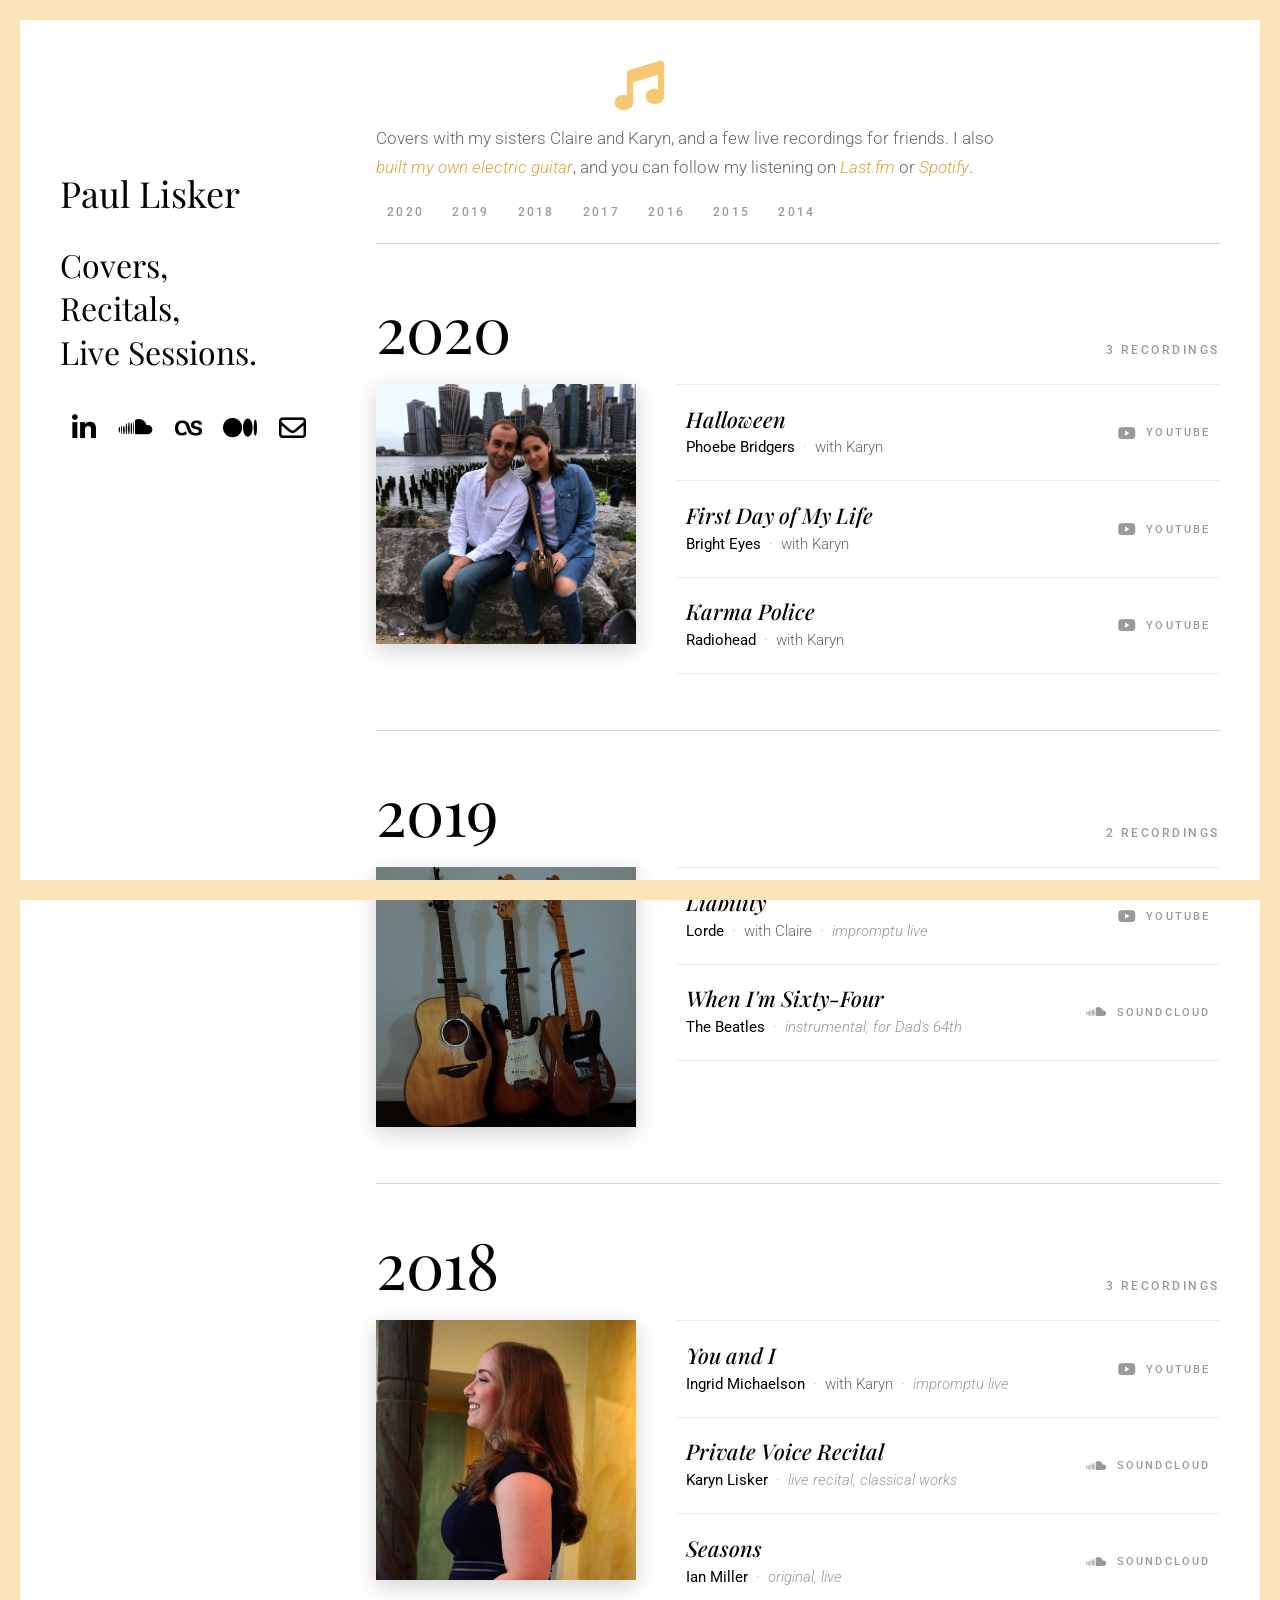
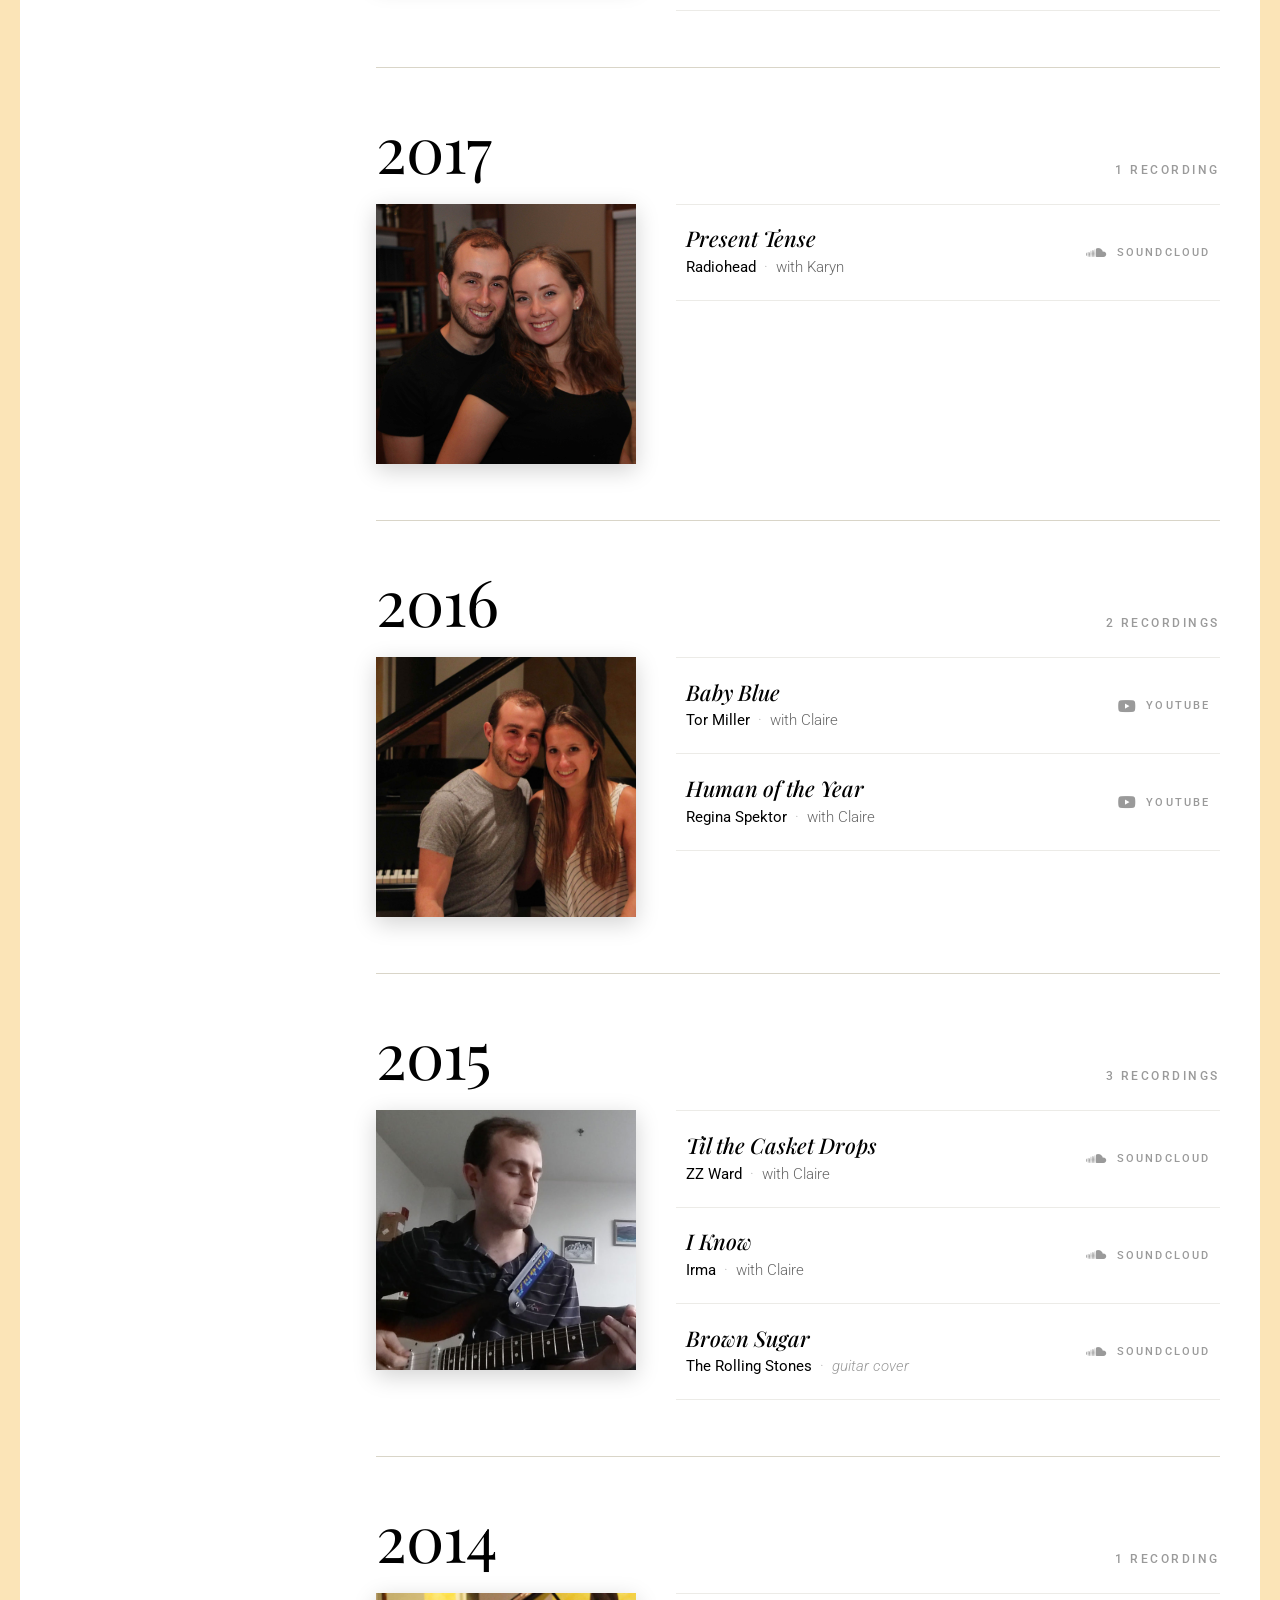
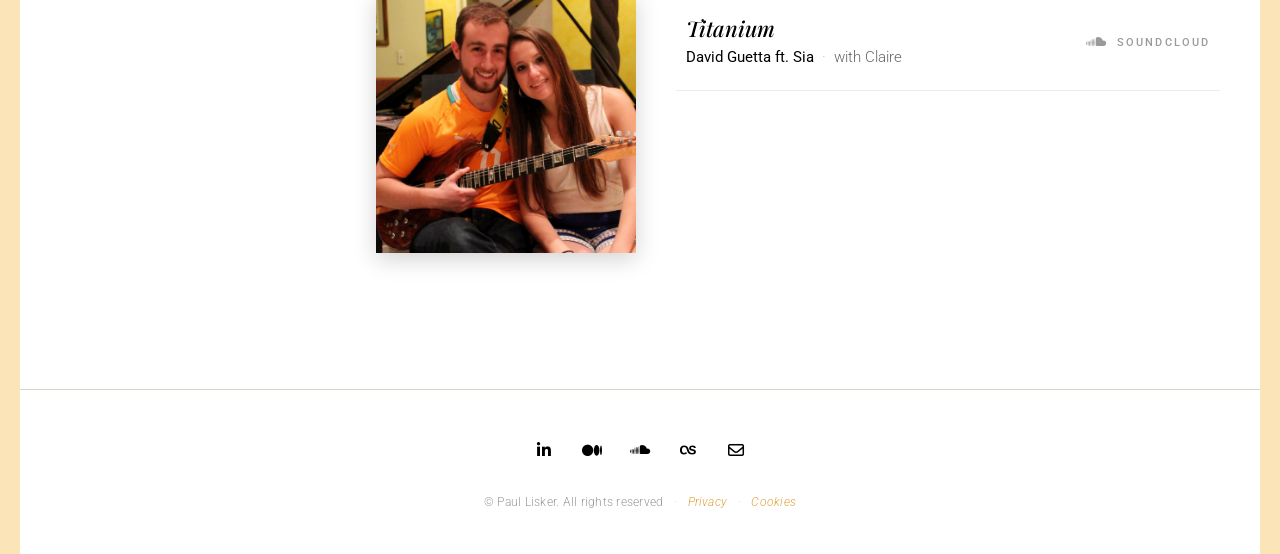
==== index.html @ 37df4aee "polish sidebar, glyph, socials, and photo treatment to match photos.lisker.me" ====
<!DOCTYPE html>
<html lang="en">

<head>
    <!-- Google tag (gtag.js) -->
    <script async src="https://www.googletagmanager.com/gtag/js?id=G-JERQFZR6JP"></script>
    <script>
        window.dataLayer = window.dataLayer || [];
        function gtag() { dataLayer.push(arguments); }
        gtag('js', new Date());

        gtag('config', 'G-JERQFZR6JP');
    </script>
    <title>Paul Lisker | Music</title>
    <meta charset="utf-8" />
    <meta name="viewport" content="width=device-width, initial-scale=1" />
    <meta name="description"
        content="Some of the music I've recorded over the years, from covers with siblings to performances by friends and family" />
    <meta name="keywords" content="music, recording, guitar, piano, covers" />
    <meta name="author" content="Paul Lisker" />
    <link rel="canonical" href="https://music.lisker.me/" />
    <!-- Open Graph -->
    <meta property="og:type" content="website" />
    <meta property="og:url" content="https://music.lisker.me/" />
    <meta property="og:title" content="Paul Lisker | Music" />
    <meta property="og:description"
        content="Some of the music I've recorded over the years, from covers with siblings to performances by friends and family" />
    <meta property="og:image" content="https://music.lisker.me/images/music/liability.jpg" />
    <!-- Twitter Card -->
    <meta name="twitter:card" content="summary_large_image" />
    <meta name="twitter:title" content="Paul Lisker | Music" />
    <meta name="twitter:description"
        content="Some of the music I've recorded over the years, from covers with siblings to performances by friends and family" />
    <meta name="twitter:image" content="https://music.lisker.me/images/music/liability.jpg" />
    <!-- Fonts and icons -->
    <link rel="preconnect" href="https://fonts.googleapis.com" />
    <link rel="preconnect" href="https://fonts.gstatic.com" crossorigin />
    <link rel="stylesheet"
        href="https://fonts.googleapis.com/css2?family=Playfair+Display:ital,wght@0,400;0,500;0,600;1,400;1,500&family=Roboto:wght@300;400;500;700&display=swap" />
    <link rel="stylesheet" href="https://cdnjs.cloudflare.com/ajax/libs/font-awesome/6.5.1/css/all.min.css"
        referrerpolicy="no-referrer" />
    <link rel="stylesheet" href="assets/css/main.css" />
    <!-- Favicons -->
    <link rel="apple-touch-icon" sizes="180x180" href="/favicons/apple-touch-icon.png">
    <link rel="icon" type="image/png" sizes="32x32" href="/favicons/favicon-32x32.png">
    <link rel="icon" type="image/png" sizes="16x16" href="/favicons/favicon-16x16.png">
    <link rel="manifest" href="/favicons/site.webmanifest">
    <link rel="mask-icon" href="/favicons/safari-pinned-tab.svg" color="#5bbad5">
    <link rel="shortcut icon" href="/favicons/favicon.ico">
    <meta name="msapplication-TileColor" content="#da532c">
    <meta name="msapplication-config" content="/favicons/browserconfig.xml">
    <meta name="theme-color" content="#ffffff">
</head>

<body>
    <header class="glyph">
        <a href="https://lisker.me" aria-label="Home — Paul Lisker">
            <i class="fa-solid fa-music" aria-hidden="true"></i>
            <i class="fa-solid fa-house" aria-hidden="true"></i>
        </a>
    </header>

    <div class="shell">
        <aside class="sidebar">
            <h1 class="name">Paul Lisker</h1>
            <p class="tagline">
                Covers,<br />
                Recitals,<br />
                Live Sessions.
            </p>
            <ul class="socials" aria-label="Social links">
                <li><a href="https://www.linkedin.com/in/paullisker/" target="_blank" rel="noopener noreferrer"
                        aria-label="LinkedIn"><i class="fa-brands fa-linkedin-in" aria-hidden="true"></i></a></li>
                <li><a href="https://soundcloud.com/paul-lisker" target="_blank" rel="noopener noreferrer"
                        aria-label="SoundCloud"><i class="fa-brands fa-soundcloud" aria-hidden="true"></i></a></li>
                <li><a href="https://www.last.fm/user/paullisker" target="_blank" rel="noopener noreferrer"
                        aria-label="Last.fm"><i class="fa-brands fa-lastfm" aria-hidden="true"></i></a></li>
                <li><a href="https://medium.com/@paullisker" target="_blank" rel="noopener noreferrer"
                        aria-label="Medium"><i class="fa-brands fa-medium" aria-hidden="true"></i></a></li>
                <li><a href="mailto:music@lisker.me" aria-label="Email"><i class="fa-regular fa-envelope"
                            aria-hidden="true"></i></a></li>
            </ul>
        </aside>

        <main class="content">
            <p class="intro">
                Covers with my sisters Claire and Karyn, and a few live recordings for friends. I also
                <a href="https://medium.com/@paullisker/building-an-electric-guitar-3c85616dc85b" target="_blank"
                    rel="noopener noreferrer">built my own electric guitar</a>, and you can follow my listening on
                <a href="https://www.last.fm/user/paullisker" target="_blank" rel="noopener noreferrer">Last.fm</a>
                or
                <a href="https://open.spotify.com/user/paul.lisker" target="_blank"
                    rel="noopener noreferrer">Spotify</a>.
            </p>

            <nav class="year-nav" aria-label="Jump to year">
                <a href="#y2020">2020</a>
                <a href="#y2019">2019</a>
                <a href="#y2018">2018</a>
                <a href="#y2017">2017</a>
                <a href="#y2016">2016</a>
                <a href="#y2015">2015</a>
                <a href="#y2014">2014</a>
            </nav>

            <section class="year-group" id="y2020">
                <header class="year-head">
                    <h2>2020</h2>
                    <span class="year-count">3 recordings</span>
                </header>
                <div class="year-body">
                    <div class="year-photo">
                        <img src="images/music/liability.jpg" alt="" loading="lazy" />
                    </div>
                    <ol class="year-tracks">
                        <li><a href="https://www.youtube.com/watch?v=fKFrbJlGxUE" target="_blank"
                                rel="noopener noreferrer">
                                <span class="track-title">Halloween</span>
                                <span class="track-meta"><span class="artist">Phoebe Bridgers</span><span
                                        class="dot">·</span>with Karyn</span>
                                <span class="track-platform"><i class="fa-brands fa-youtube"
                                        aria-hidden="true"></i>YouTube</span>
                            </a></li>
                        <li><a href="https://www.youtube.com/watch?v=-castPnfj8A" target="_blank"
                                rel="noopener noreferrer">
                                <span class="track-title">First Day of My Life</span>
                                <span class="track-meta"><span class="artist">Bright Eyes</span><span
                                        class="dot">·</span>with Karyn</span>
                                <span class="track-platform"><i class="fa-brands fa-youtube"
                                        aria-hidden="true"></i>YouTube</span>
                            </a></li>
                        <li><a href="https://www.youtube.com/watch?v=FrLb7k3yHFI" target="_blank"
                                rel="noopener noreferrer">
                                <span class="track-title">Karma Police</span>
                                <span class="track-meta"><span class="artist">Radiohead</span><span
                                        class="dot">·</span>with Karyn</span>
                                <span class="track-platform"><i class="fa-brands fa-youtube"
                                        aria-hidden="true"></i>YouTube</span>
                            </a></li>
                    </ol>
                </div>
            </section>

            <section class="year-group" id="y2019">
                <header class="year-head">
                    <h2>2019</h2>
                    <span class="year-count">2 recordings</span>
                </header>
                <div class="year-body">
                    <div class="year-photo">
                        <img src="images/music/sixty-four.jpg" alt="" loading="lazy" />
                    </div>
                    <ol class="year-tracks">
                        <li><a href="https://www.youtube.com/watch?v=bvCJ0S2jVBk" target="_blank"
                                rel="noopener noreferrer">
                                <span class="track-title">Liability</span>
                                <span class="track-meta"><span class="artist">Lorde</span><span
                                        class="dot">·</span>with Claire<span class="dot">·</span><span
                                        class="note">impromptu live</span></span>
                                <span class="track-platform"><i class="fa-brands fa-youtube"
                                        aria-hidden="true"></i>YouTube</span>
                            </a></li>
                        <li><a href="https://soundcloud.com/paul-lisker/when-im-sixty-four-backing-track" target="_blank"
                                rel="noopener noreferrer">
                                <span class="track-title">When I'm Sixty-Four</span>
                                <span class="track-meta"><span class="artist">The Beatles</span><span
                                        class="dot">·</span><span class="note">instrumental, for Dad's 64th</span></span>
                                <span class="track-platform"><i class="fa-brands fa-soundcloud"
                                        aria-hidden="true"></i>SoundCloud</span>
                            </a></li>
                    </ol>
                </div>
            </section>

            <section class="year-group" id="y2018">
                <header class="year-head">
                    <h2>2018</h2>
                    <span class="year-count">3 recordings</span>
                </header>
                <div class="year-body">
                    <div class="year-photo">
                        <img src="images/music/karyn-voice-recital.jpg" alt="" loading="lazy" />
                    </div>
                    <ol class="year-tracks">
                        <li><a href="https://www.youtube.com/watch?v=6HbqHM8qkY4" target="_blank"
                                rel="noopener noreferrer">
                                <span class="track-title">You and I</span>
                                <span class="track-meta"><span class="artist">Ingrid Michaelson</span><span
                                        class="dot">·</span>with Karyn<span class="dot">·</span><span
                                        class="note">impromptu live</span></span>
                                <span class="track-platform"><i class="fa-brands fa-youtube"
                                        aria-hidden="true"></i>YouTube</span>
                            </a></li>
                        <li><a href="https://soundcloud.com/karyn-lisker/private-voice-recital-7-8-2018" target="_blank"
                                rel="noopener noreferrer">
                                <span class="track-title">Private Voice Recital</span>
                                <span class="track-meta"><span class="artist">Karyn Lisker</span><span
                                        class="dot">·</span><span class="note">live recital, classical works</span></span>
                                <span class="track-platform"><i class="fa-brands fa-soundcloud"
                                        aria-hidden="true"></i>SoundCloud</span>
                            </a></li>
                        <li><a href="https://soundcloud.com/musicianmiller/seasons-live?in=musicianmiller/sets/originals"
                                target="_blank" rel="noopener noreferrer">
                                <span class="track-title">Seasons</span>
                                <span class="track-meta"><span class="artist">Ian Miller</span><span
                                        class="dot">·</span><span class="note">original, live</span></span>
                                <span class="track-platform"><i class="fa-brands fa-soundcloud"
                                        aria-hidden="true"></i>SoundCloud</span>
                            </a></li>
                    </ol>
                </div>
            </section>

            <section class="year-group" id="y2017">
                <header class="year-head">
                    <h2>2017</h2>
                    <span class="year-count">1 recording</span>
                </header>
                <div class="year-body">
                    <div class="year-photo">
                        <img src="images/music/present-tense.jpg" alt="" loading="lazy" />
                    </div>
                    <ol class="year-tracks">
                        <li><a href="https://soundcloud.com/paul-lisker/present-tense?in=paul-lisker/sets/lisker-sibling-recordings"
                                target="_blank" rel="noopener noreferrer">
                                <span class="track-title">Present Tense</span>
                                <span class="track-meta"><span class="artist">Radiohead</span><span
                                        class="dot">·</span>with Karyn</span>
                                <span class="track-platform"><i class="fa-brands fa-soundcloud"
                                        aria-hidden="true"></i>SoundCloud</span>
                            </a></li>
                    </ol>
                </div>
            </section>

            <section class="year-group" id="y2016">
                <header class="year-head">
                    <h2>2016</h2>
                    <span class="year-count">2 recordings</span>
                </header>
                <div class="year-body">
                    <div class="year-photo">
                        <img src="images/music/baby-blue.jpg" alt="" loading="lazy" />
                    </div>
                    <ol class="year-tracks">
                        <li><a href="https://www.youtube.com/watch?v=M7q3tlrjzb4" target="_blank"
                                rel="noopener noreferrer">
                                <span class="track-title">Baby Blue</span>
                                <span class="track-meta"><span class="artist">Tor Miller</span><span
                                        class="dot">·</span>with Claire</span>
                                <span class="track-platform"><i class="fa-brands fa-youtube"
                                        aria-hidden="true"></i>YouTube</span>
                            </a></li>
                        <li><a href="https://www.youtube.com/watch?v=VSEL4dpaJuo" target="_blank"
                                rel="noopener noreferrer">
                                <span class="track-title">Human of the Year</span>
                                <span class="track-meta"><span class="artist">Regina Spektor</span><span
                                        class="dot">·</span>with Claire</span>
                                <span class="track-platform"><i class="fa-brands fa-youtube"
                                        aria-hidden="true"></i>YouTube</span>
                            </a></li>
                    </ol>
                </div>
            </section>

            <section class="year-group" id="y2015">
                <header class="year-head">
                    <h2>2015</h2>
                    <span class="year-count">3 recordings</span>
                </header>
                <div class="year-body">
                    <div class="year-photo">
                        <img src="images/music/brown-sugar.jpg" alt="" loading="lazy" />
                    </div>
                    <ol class="year-tracks">
                        <li><a href="https://soundcloud.com/paul-lisker/til-the-casket-drops" target="_blank"
                                rel="noopener noreferrer">
                                <span class="track-title">Til the Casket Drops</span>
                                <span class="track-meta"><span class="artist">ZZ Ward</span><span
                                        class="dot">·</span>with Claire</span>
                                <span class="track-platform"><i class="fa-brands fa-soundcloud"
                                        aria-hidden="true"></i>SoundCloud</span>
                            </a></li>
                        <li><a href="https://soundcloud.com/paul-lisker/i-know" target="_blank" rel="noopener noreferrer">
                                <span class="track-title">I Know</span>
                                <span class="track-meta"><span class="artist">Irma</span><span
                                        class="dot">·</span>with Claire</span>
                                <span class="track-platform"><i class="fa-brands fa-soundcloud"
                                        aria-hidden="true"></i>SoundCloud</span>
                            </a></li>
                        <li><a href="https://soundcloud.com/paul-lisker/brown-sugar-guitar-cover" target="_blank"
                                rel="noopener noreferrer">
                                <span class="track-title">Brown Sugar</span>
                                <span class="track-meta"><span class="artist">The Rolling Stones</span><span
                                        class="dot">·</span><span class="note">guitar cover</span></span>
                                <span class="track-platform"><i class="fa-brands fa-soundcloud"
                                        aria-hidden="true"></i>SoundCloud</span>
                            </a></li>
                    </ol>
                </div>
            </section>

            <section class="year-group" id="y2014">
                <header class="year-head">
                    <h2>2014</h2>
                    <span class="year-count">1 recording</span>
                </header>
                <div class="year-body">
                    <div class="year-photo">
                        <img src="images/music/titanium.jpg" alt="" loading="lazy" />
                    </div>
                    <ol class="year-tracks">
                        <li><a href="https://soundcloud.com/paul-lisker/titanium" target="_blank"
                                rel="noopener noreferrer">
                                <span class="track-title">Titanium</span>
                                <span class="track-meta"><span class="artist">David Guetta ft. Sia</span><span
                                        class="dot">·</span>with Claire</span>
                                <span class="track-platform"><i class="fa-brands fa-soundcloud"
                                        aria-hidden="true"></i>SoundCloud</span>
                            </a></li>
                    </ol>
                </div>
            </section>
        </main>
    </div>

    <footer class="site-footer">
        <ul class="socials" aria-label="Social links">
            <li><a href="https://www.linkedin.com/in/paullisker/" target="_blank" rel="noopener noreferrer"
                    aria-label="LinkedIn"><i class="fa-brands fa-linkedin-in" aria-hidden="true"></i></a></li>
            <li><a href="https://medium.com/@paullisker" target="_blank" rel="noopener noreferrer"
                    aria-label="Medium"><i class="fa-brands fa-medium" aria-hidden="true"></i></a></li>
            <li><a href="https://soundcloud.com/paul-lisker" target="_blank" rel="noopener noreferrer"
                    aria-label="SoundCloud"><i class="fa-brands fa-soundcloud" aria-hidden="true"></i></a></li>
            <li><a href="https://www.last.fm/user/paullisker" target="_blank" rel="noopener noreferrer"
                    aria-label="Last.fm"><i class="fa-brands fa-lastfm" aria-hidden="true"></i></a></li>
            <li><a href="mailto:music@lisker.me" aria-label="Email"><i class="fa-regular fa-envelope"
                        aria-hidden="true"></i></a></li>
        </ul>
        <p class="meta">
            &copy; Paul Lisker. All rights reserved
            <span class="sep">·</span> <a href="https://lisker.me/privacy_policy">Privacy</a>
            <span class="sep">·</span> <a href="https://lisker.me/cookie_policy">Cookies</a>
        </p>
    </footer>
</body>

</html>
---- assets/css/main.css ----
/* music.lisker.me — shared frame, mirroring photos.lisker.me */

:root {
    --bg: #ffffff;
    --bg-tint: #fdf4df;
    --bg-tile: #f4ecd9;
    --mat: #fbe4b7;
    --ink: #000000;
    --body: #676767;
    --muted: #9a9a9a;
    --hairline: #ecebe7;
    --hairline-strong: #d9d5c8;
    --accent: #f7c873;
    --accent-text: #dfa13a;
    --accent-hover: #b57917;
    --serif: "Playfair Display", Times, serif;
    --sans: "Roboto", Arial, sans-serif;
    --maxw: 1180px;
    --frame: 20px;
}

* {
    box-sizing: border-box;
}

html {
    font-size: 16px;
    -webkit-text-size-adjust: 100%;
}

body {
    margin: 0;
    background: var(--bg);
    color: var(--body);
    font-family: var(--sans);
    font-weight: 300;
    font-size: 1rem;
    line-height: 1.75;
    -webkit-font-smoothing: antialiased;
    -moz-osx-font-smoothing: grayscale;
    border-left: var(--frame) solid var(--mat);
    border-right: var(--frame) solid var(--mat);
    min-height: 100vh;
}

body::before,
body::after {
    content: "";
    position: fixed;
    left: 0;
    right: 0;
    height: var(--frame);
    background: var(--mat);
    z-index: 1000;
    pointer-events: none;
}

body::before {
    top: 0;
}

body::after {
    bottom: 0;
}

@media (max-width: 720px) {
    body {
        border-left: 0;
        border-right: 0;
    }

    body::before,
    body::after {
        display: none;
    }
}

a {
    color: inherit;
    text-decoration: none;
}

a:focus-visible {
    outline: 2px solid var(--accent-text);
    outline-offset: 3px;
    border-radius: 2px;
}

img {
    display: block;
    max-width: 100%;
    height: auto;
}

/* Top glyph — hover swaps music-note for home icon, mirroring photos.lisker.me logo */
.glyph {
    display: flex;
    justify-content: center;
    padding: 3.5rem 1rem 0.5rem;
}

.glyph a {
    position: relative;
    display: inline-flex;
    align-items: center;
    justify-content: center;
    width: 200px;
    height: 60px;
    color: var(--accent);
}

.glyph a i {
    position: absolute;
    inset: 0;
    display: inline-flex;
    align-items: center;
    justify-content: center;
    font-size: 3.1rem;
    transition: opacity 500ms ease, transform 500ms ease;
}

.glyph a .fa-house {
    opacity: 0;
    transform: translateY(3px);
    font-size: 2.6rem;
}

.glyph a:hover .fa-music {
    opacity: 0;
    transform: translateY(-3px);
}

.glyph a:hover .fa-house {
    opacity: 1;
    transform: translateY(0);
}

/* Page shell */
.shell {
    max-width: var(--maxw);
    margin: 0 auto;
    padding: 0 1.5rem 4rem;
}

@media (min-width: 900px) {
    .shell {
        max-width: 1240px;
        display: grid;
        grid-template-columns: 260px 1fr;
        gap: 3.5rem;
        padding: 0 2.5rem 5rem;
    }
}

/* Sidebar */
.sidebar {
    padding: 1.5rem 0 1rem;
}

@media (min-width: 900px) {
    .sidebar {
        padding: 3rem 0 2rem;
        position: sticky;
        top: 2.5rem;
        align-self: start;
    }
}

.sidebar .name {
    font-family: var(--serif);
    font-weight: 400;
    font-size: 2.25rem;
    color: var(--ink);
    margin: 0;
    line-height: 1.2;
}

.sidebar .tagline {
    font-family: var(--serif);
    font-size: 2rem;
    line-height: 1.35;
    color: var(--ink);
    margin: 1.75rem 0 2rem;
    font-weight: 400;
}

.sidebar .socials {
    display: flex;
    gap: 0.25rem;
    margin: 0;
    padding: 0;
    list-style: none;
    flex-wrap: wrap;
}

.sidebar .socials a {
    display: inline-flex;
    align-items: center;
    justify-content: center;
    width: 48px;
    height: 48px;
    color: var(--ink);
    font-size: 1.7rem;
    transition: color 500ms ease, transform 500ms ease;
}

.sidebar .socials a:hover {
    color: var(--accent-text);
    transform: translateY(-2px);
}

@media (max-width: 720px) {
    .sidebar .socials a {
        font-size: 1.4rem;
        width: 42px;
        height: 42px;
    }
}

/* Content column */
.content p {
    max-width: 620px;
    color: var(--body);
    margin: 0 0 1rem;
    font-size: 1.05rem;
    line-height: 1.7;
}

.content p a {
    color: var(--accent-text);
    font-style: italic;
    border-bottom: 1px solid transparent;
    transition: color 400ms ease, border-color 400ms ease;
}

.content p a:hover {
    color: var(--accent-hover);
    border-bottom-color: var(--accent-hover);
}

/* Timeline */
.intro {
    max-width: 620px;
    margin: 0 0 2rem;
}

.year-nav {
    display: flex;
    flex-wrap: wrap;
    gap: 0.25rem 0.35rem;
    margin: 0 0 3.25rem;
    padding: 0 0 1rem;
    border-bottom: 1px solid var(--hairline-strong);
    font-family: var(--sans);
    font-size: 0.72rem;
    letter-spacing: 0.2em;
    text-transform: uppercase;
    font-weight: 500;
}

.year-nav a {
    color: var(--muted);
    padding: 0.3rem 0.7rem;
    border-radius: 2px;
    transition: color 300ms ease, background 300ms ease;
}

.year-nav a:hover {
    color: var(--accent-hover);
    background: var(--bg-tint);
}

.year-group {
    margin: 0 0 3.5rem;
    scroll-margin-top: 2rem;
}

.year-group + .year-group {
    border-top: 1px solid var(--hairline-strong);
    padding-top: 3rem;
}

.year-head {
    display: flex;
    align-items: baseline;
    justify-content: space-between;
    gap: 1rem;
    margin-bottom: 1.5rem;
    flex-wrap: wrap;
}

.year-head h2 {
    font-family: var(--serif);
    font-weight: 400;
    color: var(--ink);
    font-size: clamp(2.75rem, 7vw, 4rem);
    line-height: 1;
    letter-spacing: -0.015em;
    margin: 0;
}

.year-count {
    color: var(--muted);
    font-family: var(--sans);
    font-size: 0.72rem;
    letter-spacing: 0.22em;
    text-transform: uppercase;
    font-weight: 500;
}

.year-body {
    display: grid;
    grid-template-columns: 1fr;
    gap: 1.75rem;
}

@media (min-width: 720px) {
    .year-body {
        grid-template-columns: 260px 1fr;
        gap: 2.5rem;
        align-items: start;
    }
}

.year-photo {
    position: relative;
    aspect-ratio: 1 / 1;
    overflow: hidden;
    background: #f2f2f2;
    max-width: 100%;
    box-shadow: 0 6px 22px rgba(0, 0, 0, 0.18);
}

@media (max-width: 719px) {
    .year-photo {
        aspect-ratio: 16 / 10;
    }
}

.year-photo img {
    width: 100%;
    height: 100%;
    object-fit: cover;
    display: block;
    transition: transform 700ms ease;
}

.year-photo::after {
    content: "";
    position: absolute;
    inset: 0;
    background: rgba(0, 0, 0, 0);
    transition: background 500ms ease;
    pointer-events: none;
}

.year-group:hover .year-photo img {
    transform: scale(1.05);
}

.year-group:hover .year-photo::after {
    background: rgba(0, 0, 0, 0.28);
}

/* Tracks */
.year-tracks {
    list-style: none;
    margin: 0;
    padding: 0;
    border-top: 1px solid var(--hairline);
}

.year-tracks li {
    border-bottom: 1px solid var(--hairline);
}

.year-tracks a {
    display: grid;
    grid-template-columns: 1fr auto;
    grid-template-areas:
        "title    platform"
        "meta     platform";
    column-gap: 1.25rem;
    row-gap: 0.25rem;
    padding: 1.15rem 0.4rem;
    min-height: 70px;
    align-items: center;
    transition: background 300ms ease, padding-left 300ms ease;
}

@media (min-width: 560px) {
    .year-tracks a {
        column-gap: 1.75rem;
        padding: 1.35rem 0.6rem;
    }
}

.year-tracks a:hover {
    background: var(--bg-tint);
    padding-left: 1rem;
}

.track-title {
    grid-area: title;
    font-family: var(--serif);
    font-style: italic;
    font-weight: 500;
    font-size: 1.35rem;
    color: var(--ink);
    line-height: 1.2;
    align-self: end;
}

.track-meta {
    grid-area: meta;
    color: var(--body);
    font-size: 0.93rem;
    line-height: 1.5;
    align-self: start;
}

.track-meta .artist {
    color: var(--ink);
    font-weight: 400;
}

.track-meta .dot {
    color: var(--muted);
    margin: 0 0.5rem;
    opacity: 0.75;
}

.track-meta .note {
    color: var(--muted);
    font-style: italic;
}

.track-platform {
    grid-area: platform;
    align-self: center;
    font-family: var(--sans);
    font-size: 0.68rem;
    letter-spacing: 0.2em;
    text-transform: uppercase;
    color: var(--muted);
    display: inline-flex;
    align-items: center;
    gap: 0.5rem;
    white-space: nowrap;
    font-weight: 500;
    transition: color 300ms ease;
}

.track-platform i {
    font-size: 1rem;
}

.year-tracks a:hover .track-platform {
    color: var(--accent-hover);
}

/* Footer */
.site-footer {
    border-top: 1px solid var(--hairline-strong);
    padding: 2.5rem 1.5rem 2.5rem;
    text-align: center;
    color: var(--muted);
    font-size: 0.85rem;
    font-family: var(--sans);
}

.site-footer .socials {
    display: flex;
    justify-content: center;
    gap: 0.5rem;
    margin: 0 0 1.25rem;
    padding: 0;
    list-style: none;
    flex-wrap: wrap;
}

.site-footer .socials a {
    display: inline-flex;
    align-items: center;
    justify-content: center;
    width: 40px;
    height: 40px;
    color: var(--ink);
    font-size: 1rem;
    transition: color 400ms ease, transform 400ms ease;
}

.site-footer .socials a:hover {
    color: var(--accent-text);
    transform: translateY(-2px);
}

.site-footer .meta {
    margin: 0.5rem 0 0;
    font-size: 0.78rem;
    line-height: 1.9;
    letter-spacing: 0.02em;
}

.site-footer .meta a {
    color: var(--accent-text);
    font-style: italic;
    transition: color 400ms ease;
}

.site-footer .meta a:hover {
    color: var(--accent-hover);
}

.site-footer .meta .sep {
    color: var(--hairline-strong);
    margin: 0 0.45rem;
}

.sr-only {
    position: absolute;
    width: 1px;
    height: 1px;
    padding: 0;
    margin: -1px;
    overflow: hidden;
    clip: rect(0, 0, 0, 0);
    white-space: nowrap;
    border: 0;
}
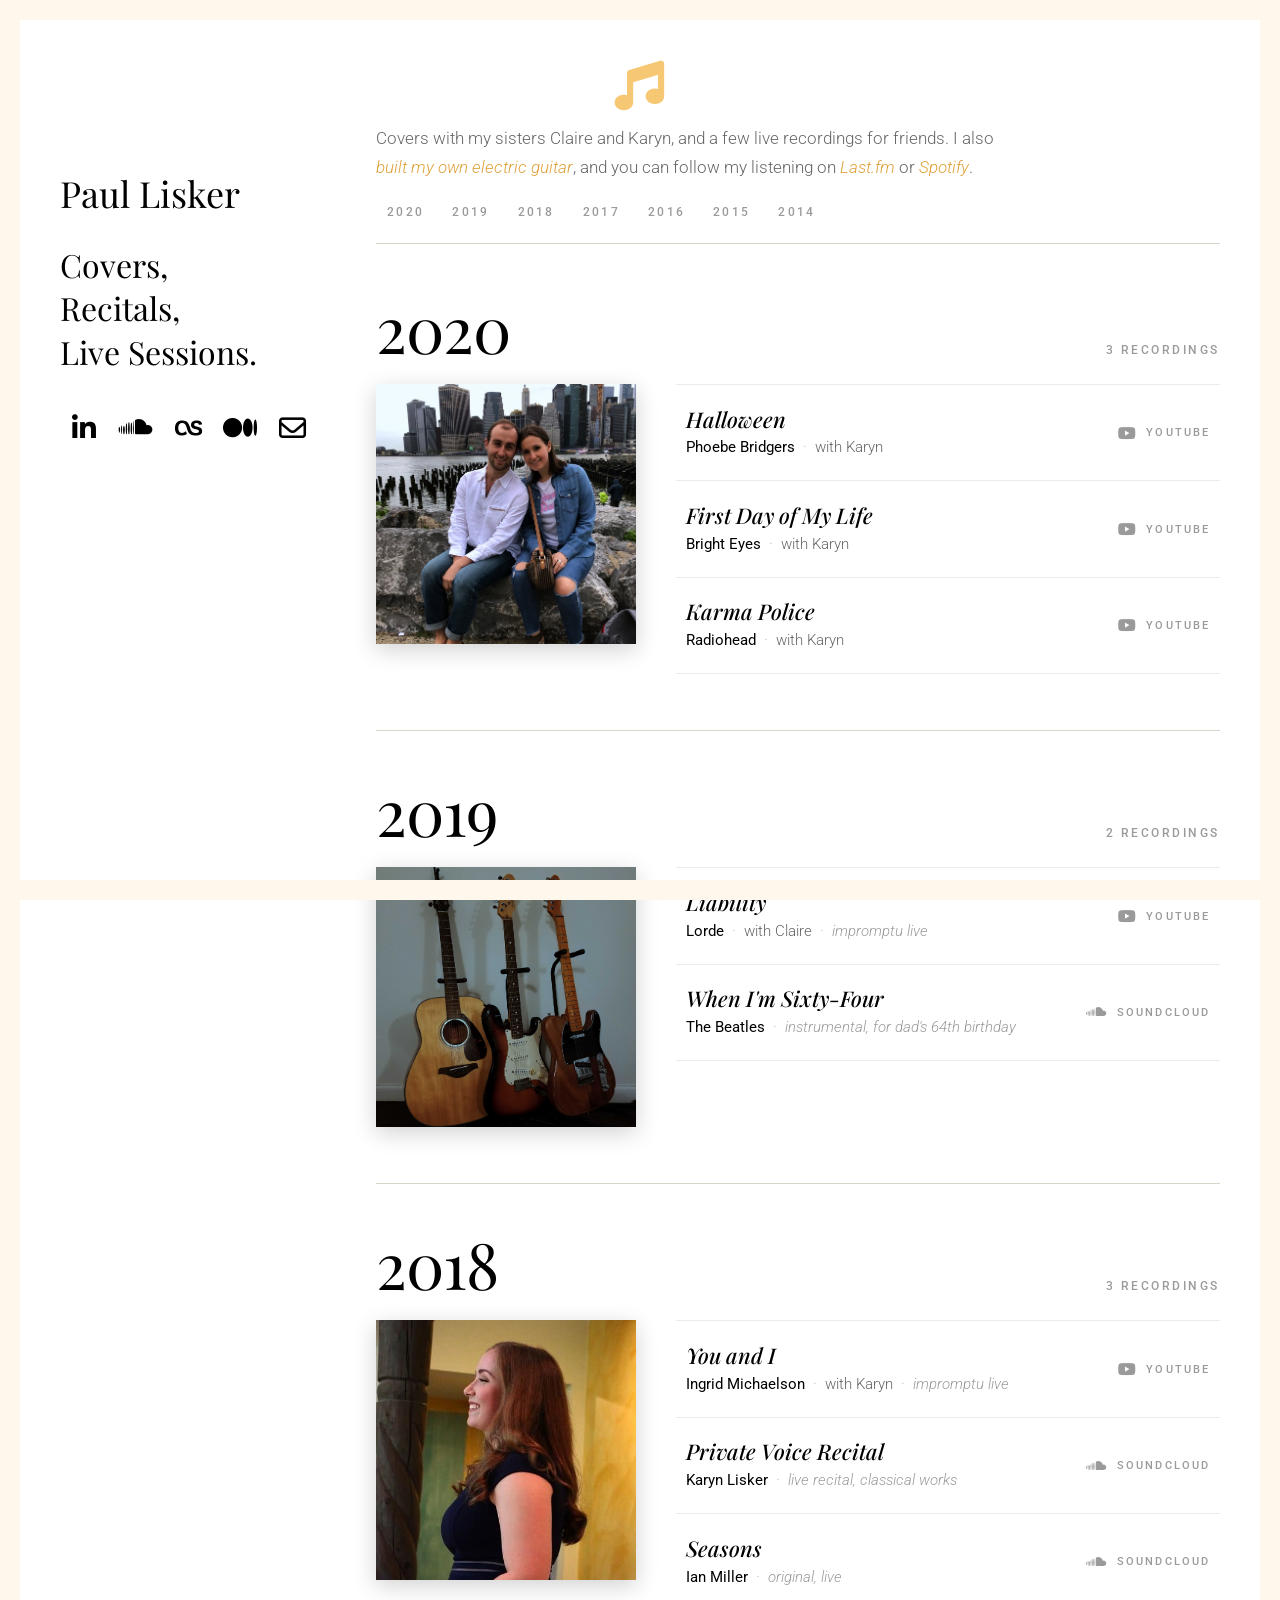
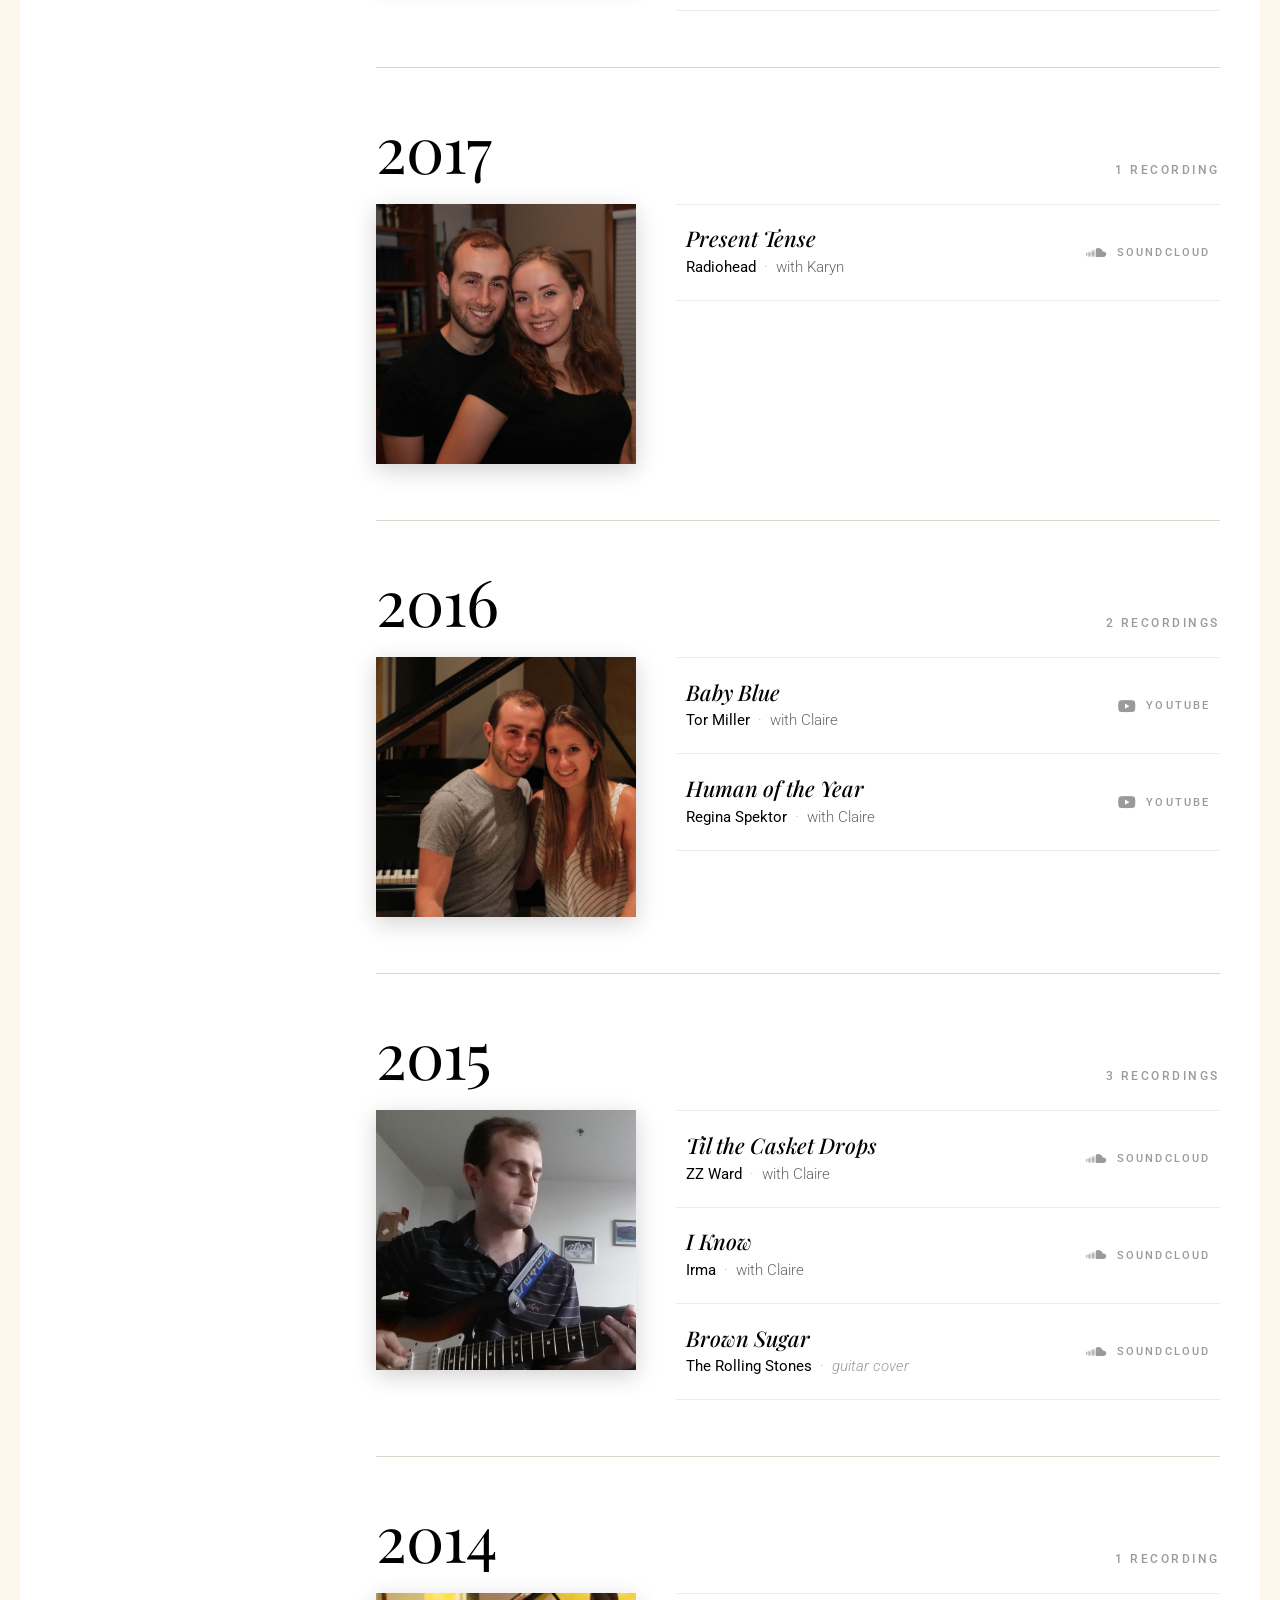
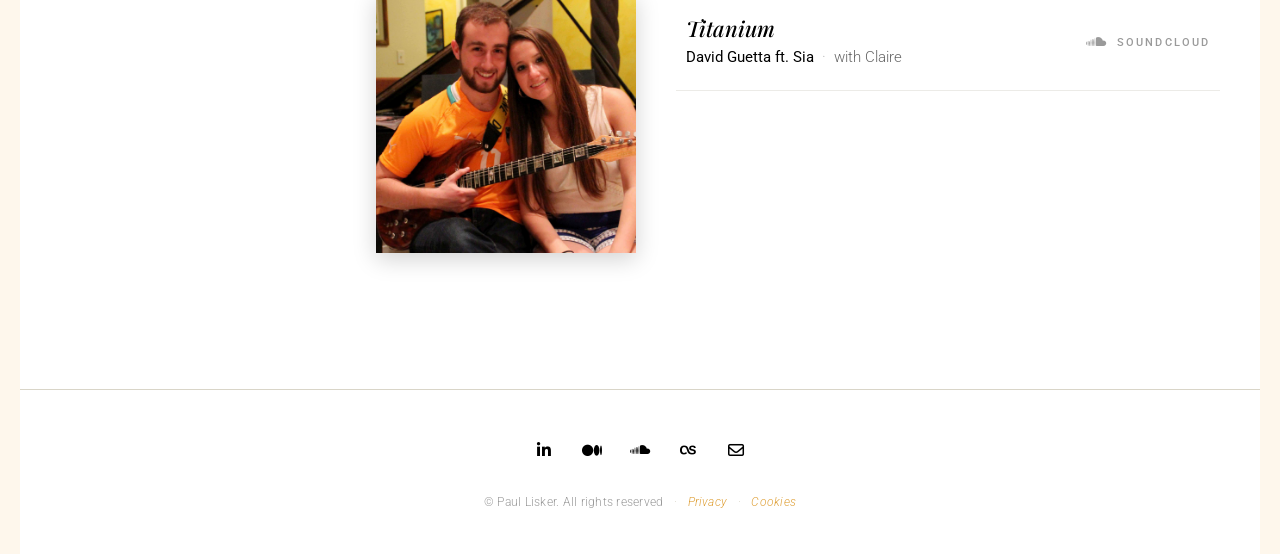
==== commit 4182ae0d: "refine copy and lighten mat frame to match photos.lisker.me" ====
--- a/index.html
+++ b/index.html
@@ -164,7 +164,7 @@
                                 rel="noopener noreferrer">
                                 <span class="track-title">When I'm Sixty-Four</span>
                                 <span class="track-meta"><span class="artist">The Beatles</span><span
-                                        class="dot">·</span><span class="note">instrumental, for Dad's 64th</span></span>
+                                        class="dot">·</span><span class="note">instrumental, for dad's 64th birthday</span></span>
                                 <span class="track-platform"><i class="fa-brands fa-soundcloud"
                                         aria-hidden="true"></i>SoundCloud</span>
                             </a></li>
--- a/assets/css/main.css
+++ b/assets/css/main.css
@@ -4,7 +4,7 @@
     --bg: #ffffff;
     --bg-tint: #fdf4df;
     --bg-tile: #f4ecd9;
-    --mat: #fbe4b7;
+    --mat: #fef7ec;
     --ink: #000000;
     --body: #676767;
     --muted: #9a9a9a;
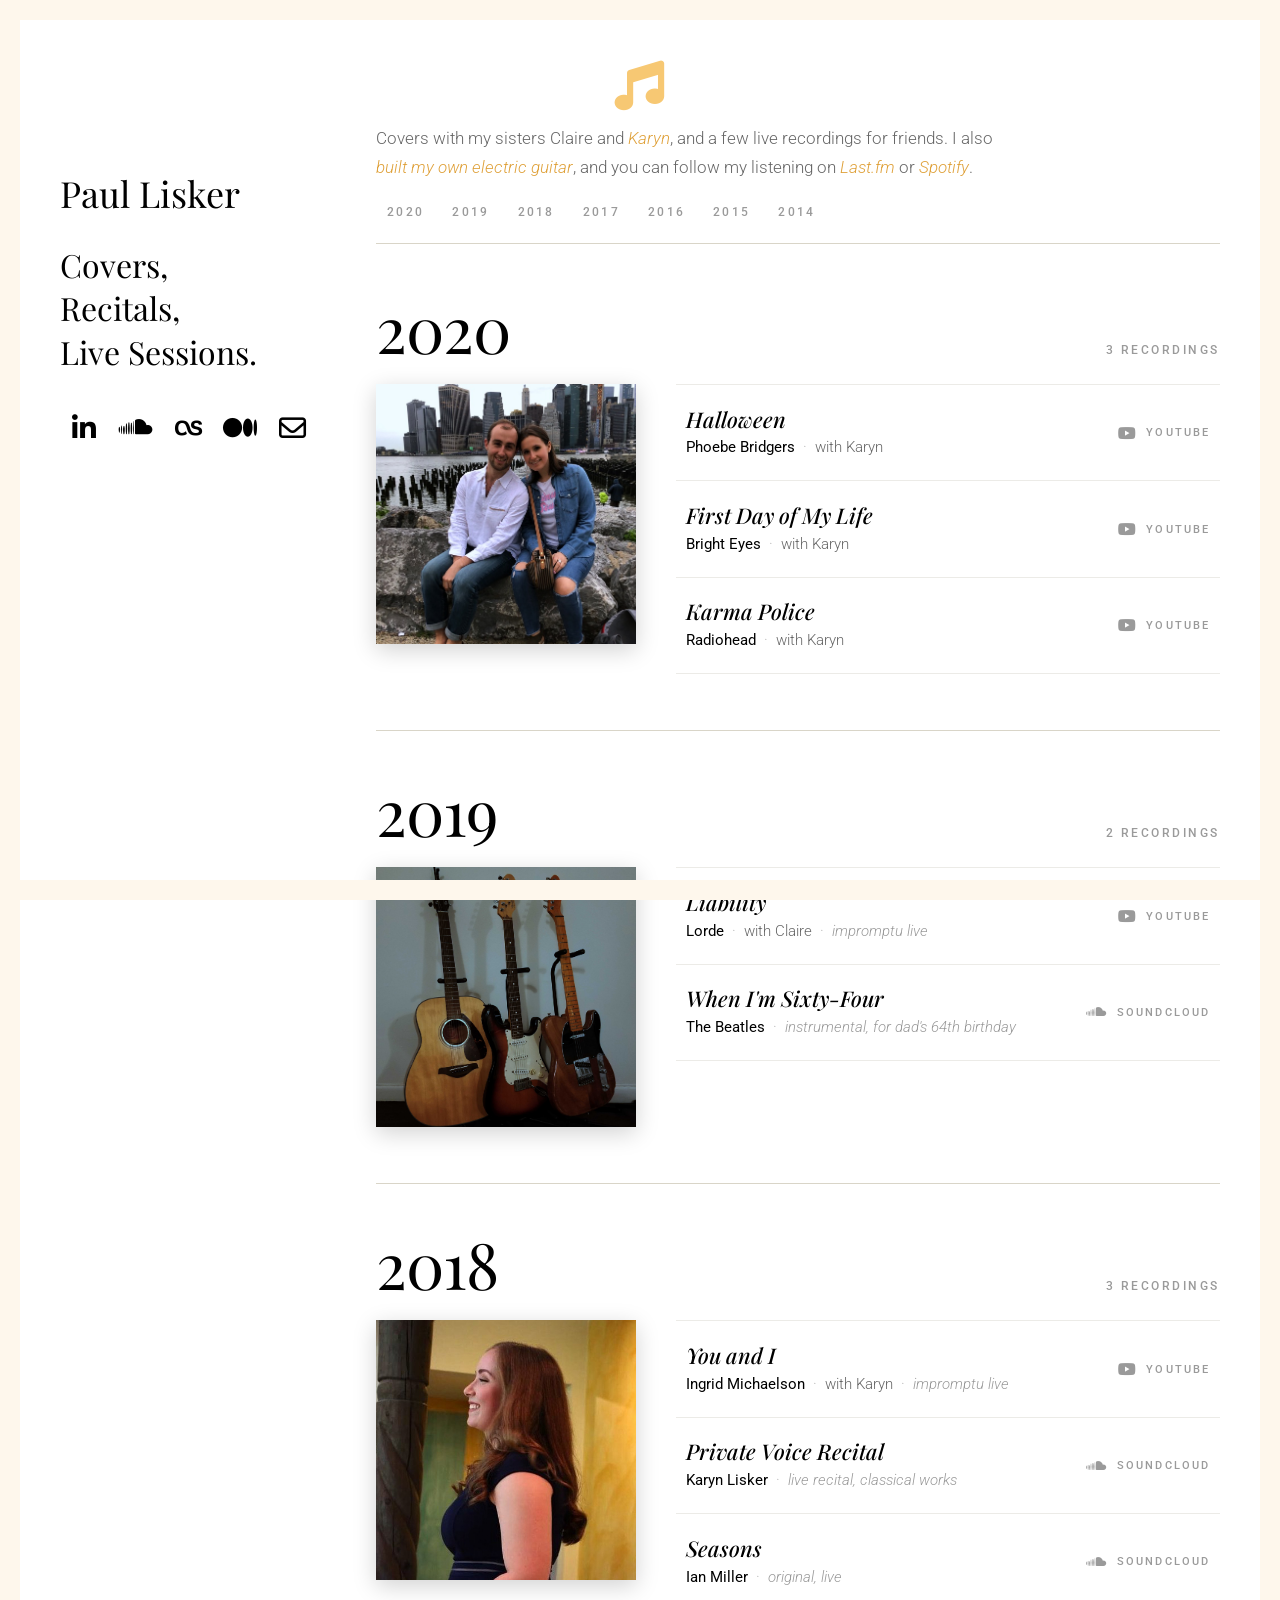
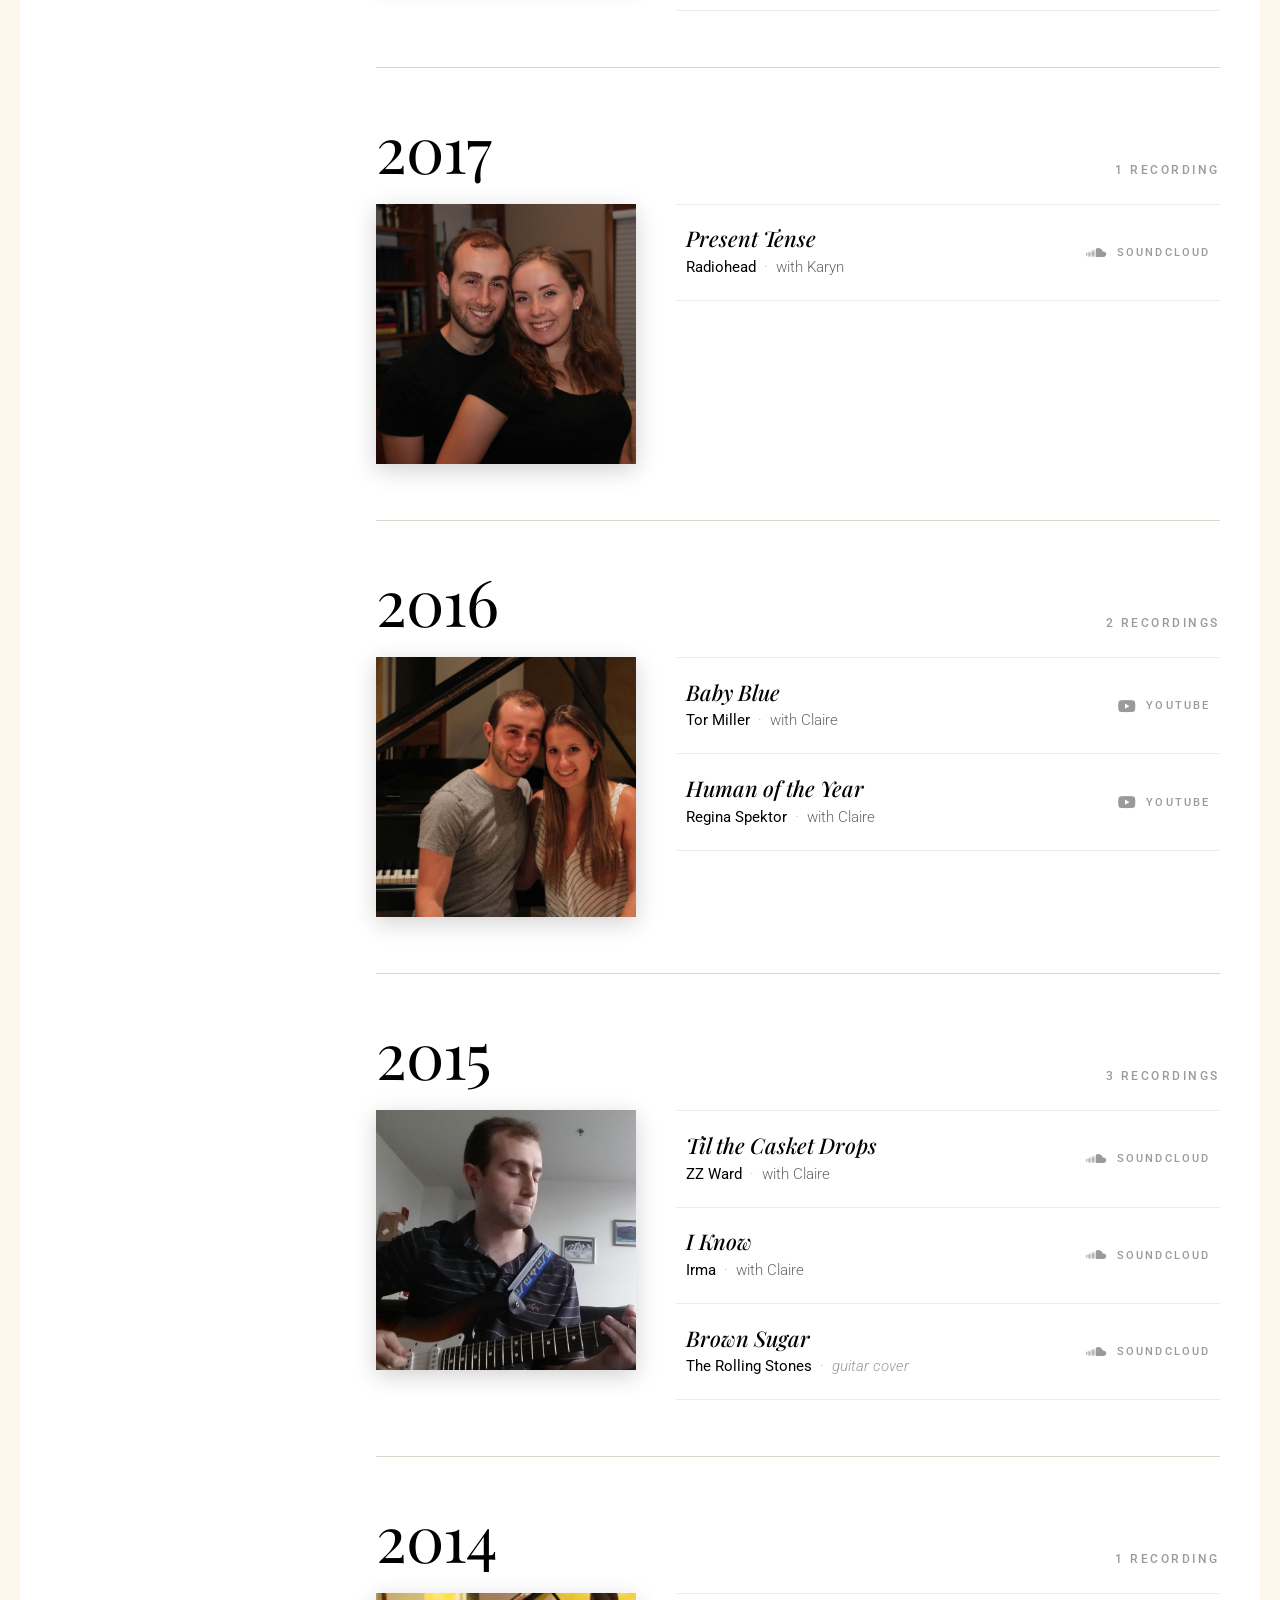
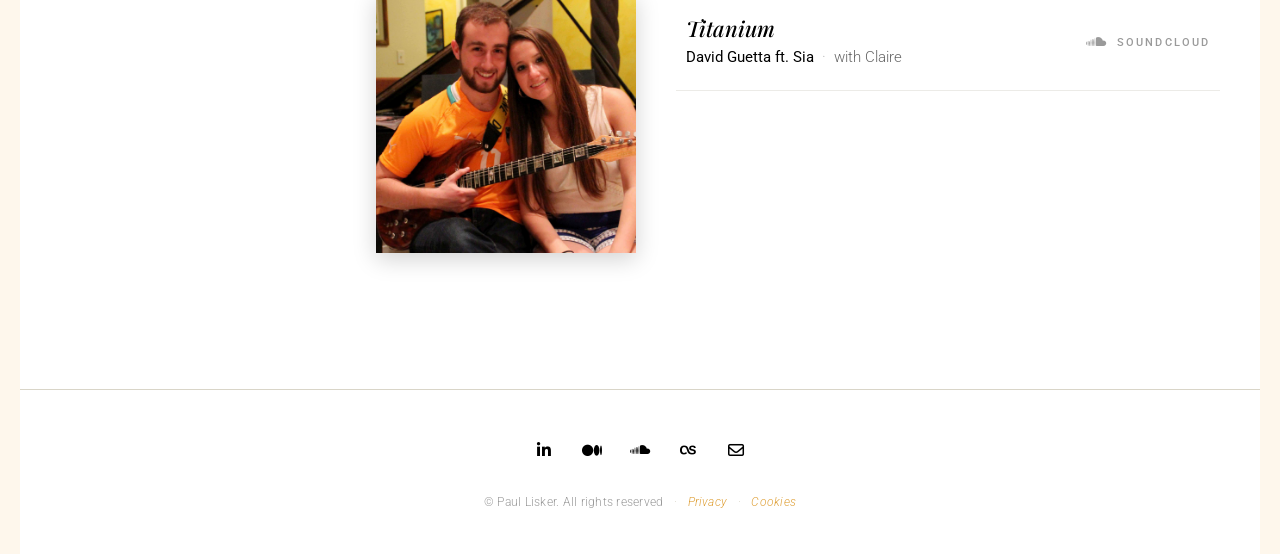
==== commit e29f2612: "link Karyn in intro paragraph to karyn.lisker.me" ====
--- a/index.html
+++ b/index.html
@@ -84,7 +84,7 @@
 
         <main class="content">
             <p class="intro">
-                Covers with my sisters Claire and Karyn, and a few live recordings for friends. I also
+                Covers with my sisters Claire and <a href="https://karyn.lisker.me/" target="_blank" rel="noopener noreferrer">Karyn</a>, and a few live recordings for friends. I also
                 <a href="https://medium.com/@paullisker/building-an-electric-guitar-3c85616dc85b" target="_blank"
                     rel="noopener noreferrer">built my own electric guitar</a>, and you can follow my listening on
                 <a href="https://www.last.fm/user/paullisker" target="_blank" rel="noopener noreferrer">Last.fm</a>
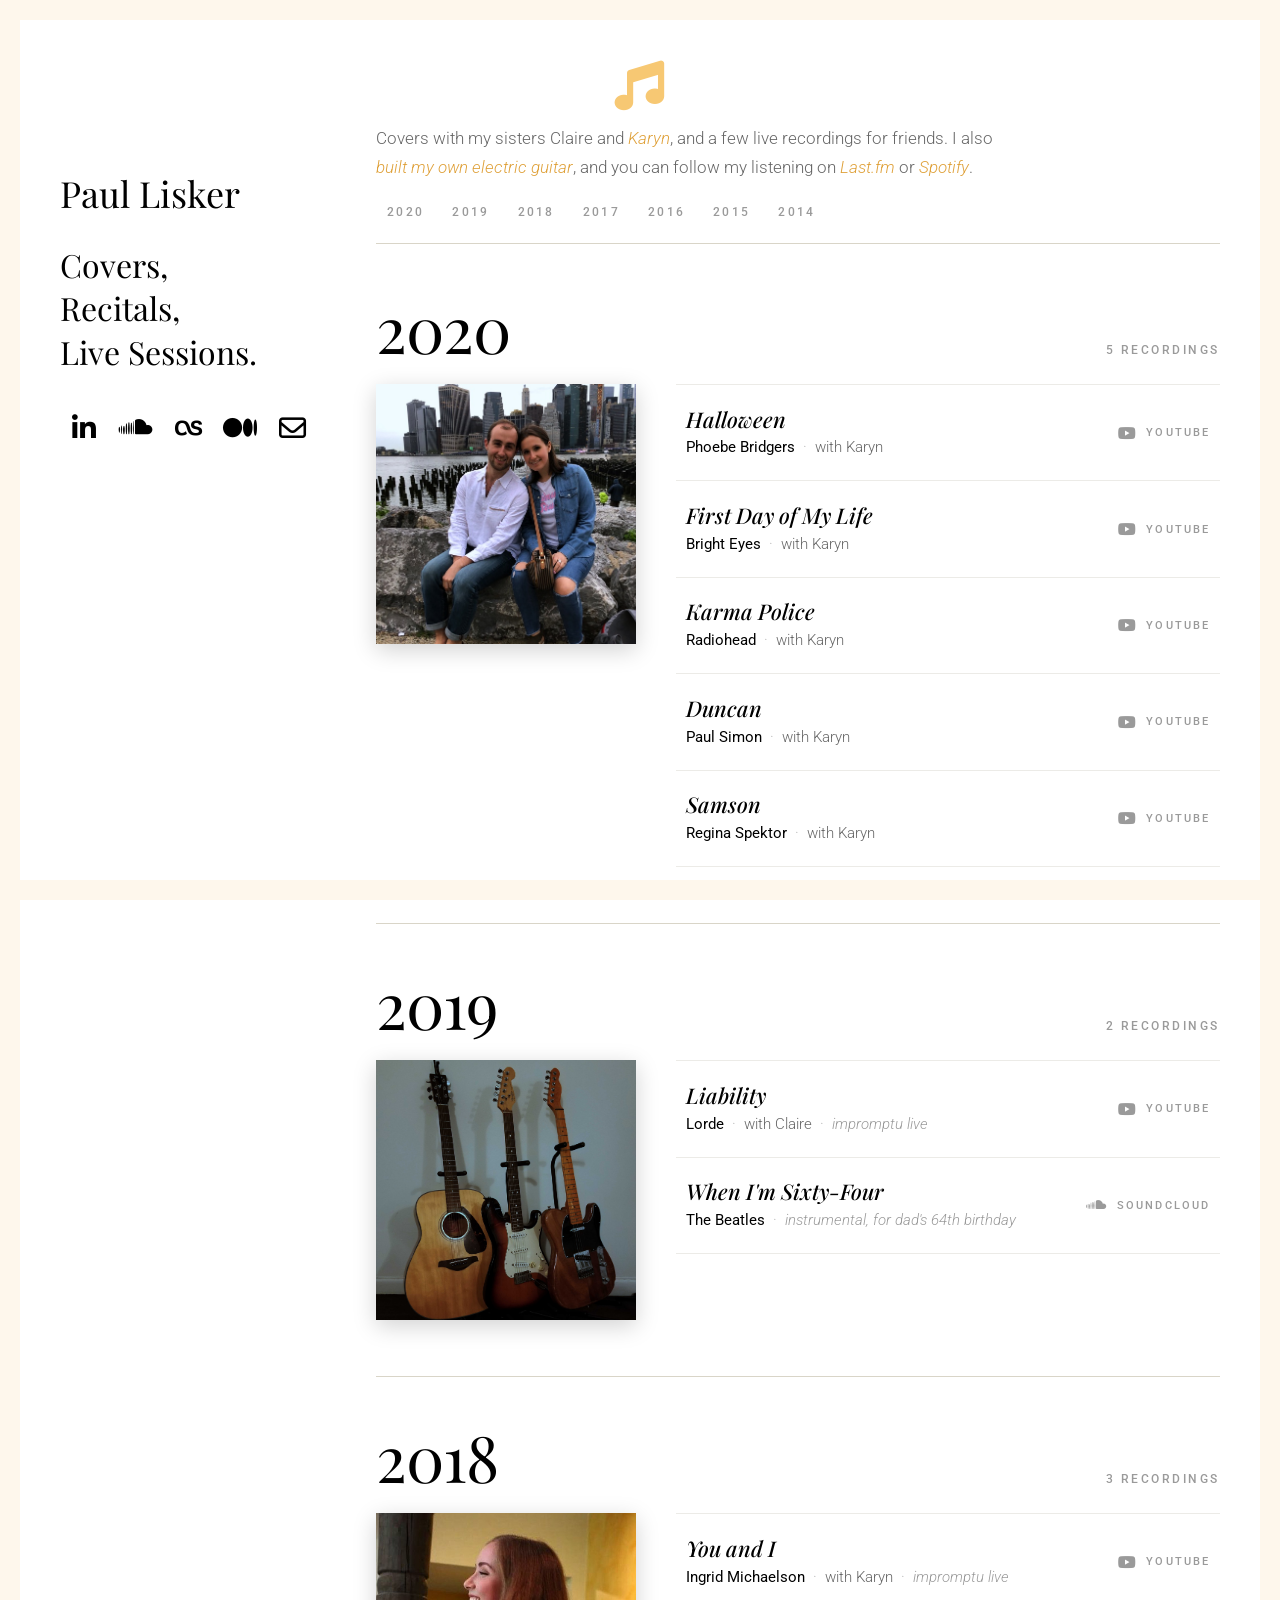
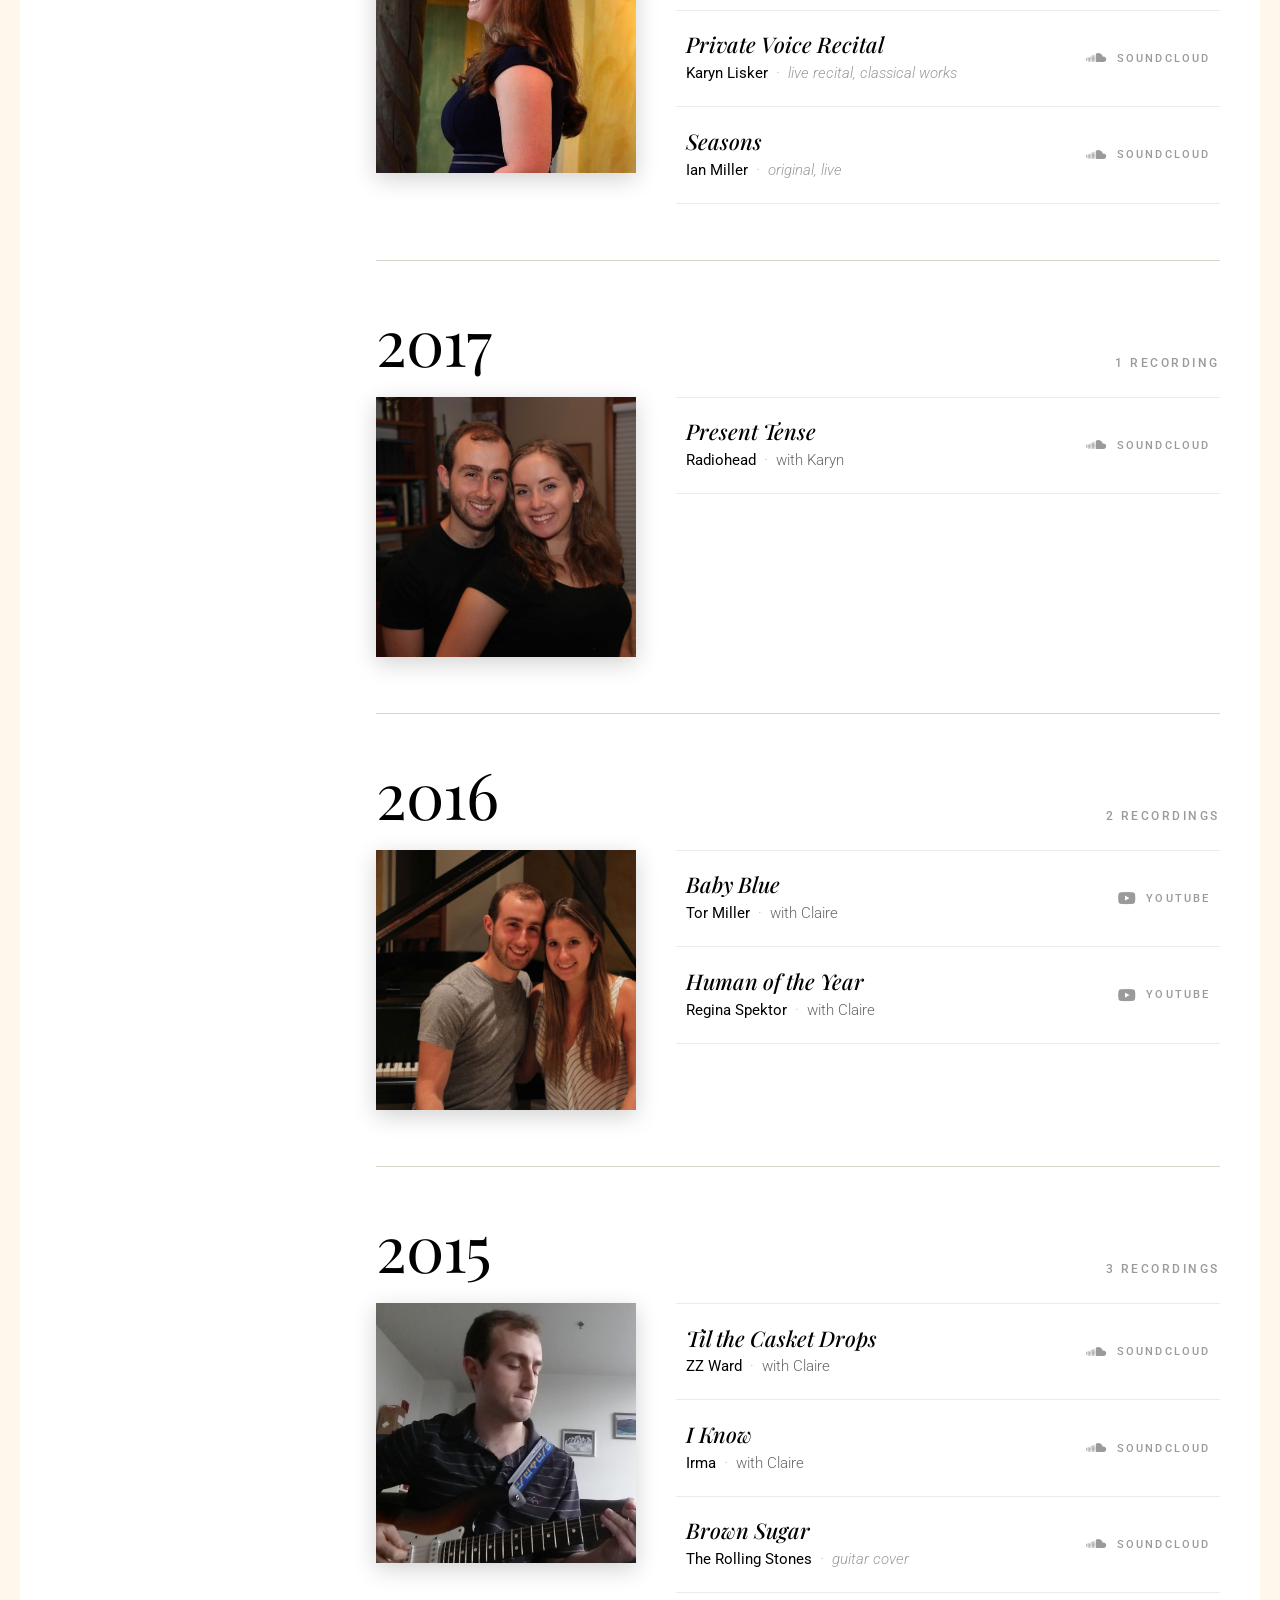
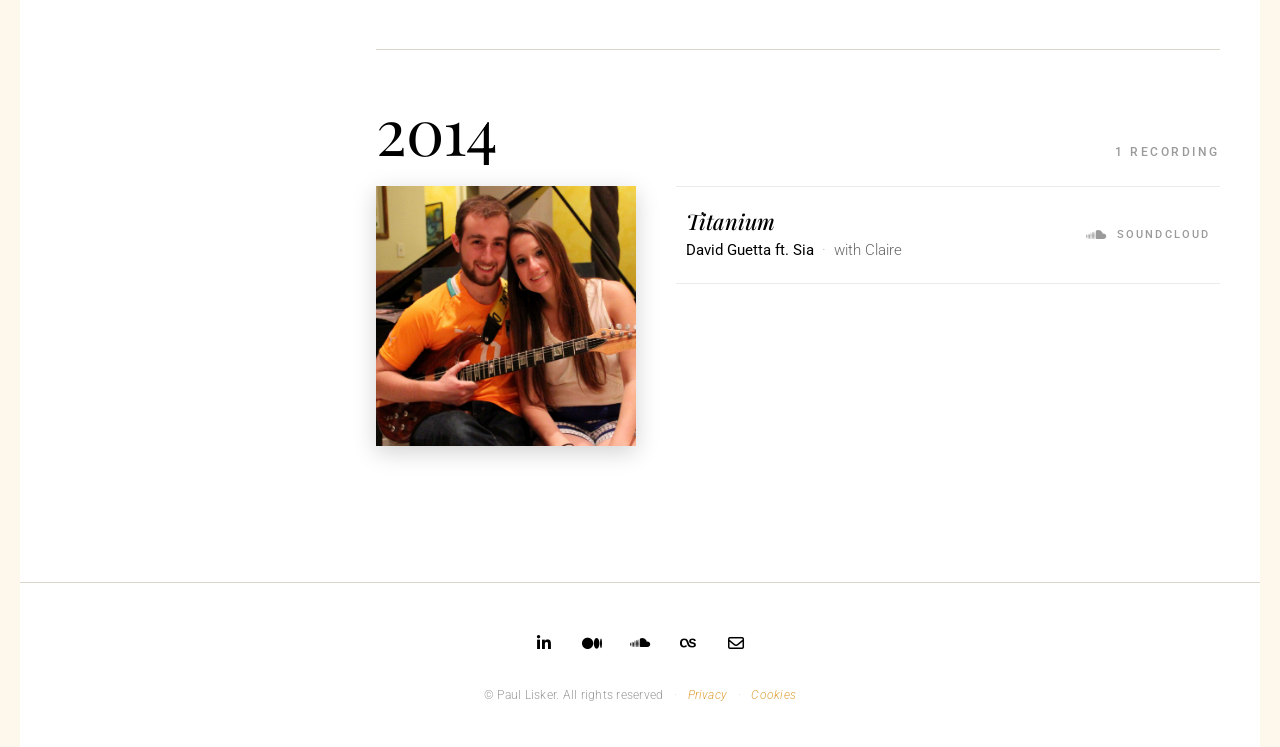
==== commit 8db4af66: "add Duncan and Samson covers to 2020" ====
--- a/index.html
+++ b/index.html
@@ -106,7 +106,7 @@
             <section class="year-group" id="y2020">
                 <header class="year-head">
                     <h2>2020</h2>
-                    <span class="year-count">3 recordings</span>
+                    <span class="year-count">5 recordings</span>
                 </header>
                 <div class="year-body">
                     <div class="year-photo">
@@ -133,6 +133,22 @@
                                 rel="noopener noreferrer">
                                 <span class="track-title">Karma Police</span>
                                 <span class="track-meta"><span class="artist">Radiohead</span><span
+                                        class="dot">·</span>with Karyn</span>
+                                <span class="track-platform"><i class="fa-brands fa-youtube"
+                                        aria-hidden="true"></i>YouTube</span>
+                            </a></li>
+                        <li><a href="https://www.youtube.com/watch?v=6K-VrvBnKF0" target="_blank"
+                                rel="noopener noreferrer">
+                                <span class="track-title">Duncan</span>
+                                <span class="track-meta"><span class="artist">Paul Simon</span><span
+                                        class="dot">·</span>with Karyn</span>
+                                <span class="track-platform"><i class="fa-brands fa-youtube"
+                                        aria-hidden="true"></i>YouTube</span>
+                            </a></li>
+                        <li><a href="https://www.youtube.com/watch?v=h2kacIXsJok" target="_blank"
+                                rel="noopener noreferrer">
+                                <span class="track-title">Samson</span>
+                                <span class="track-meta"><span class="artist">Regina Spektor</span><span
                                         class="dot">·</span>with Karyn</span>
                                 <span class="track-platform"><i class="fa-brands fa-youtube"
                                         aria-hidden="true"></i>YouTube</span>
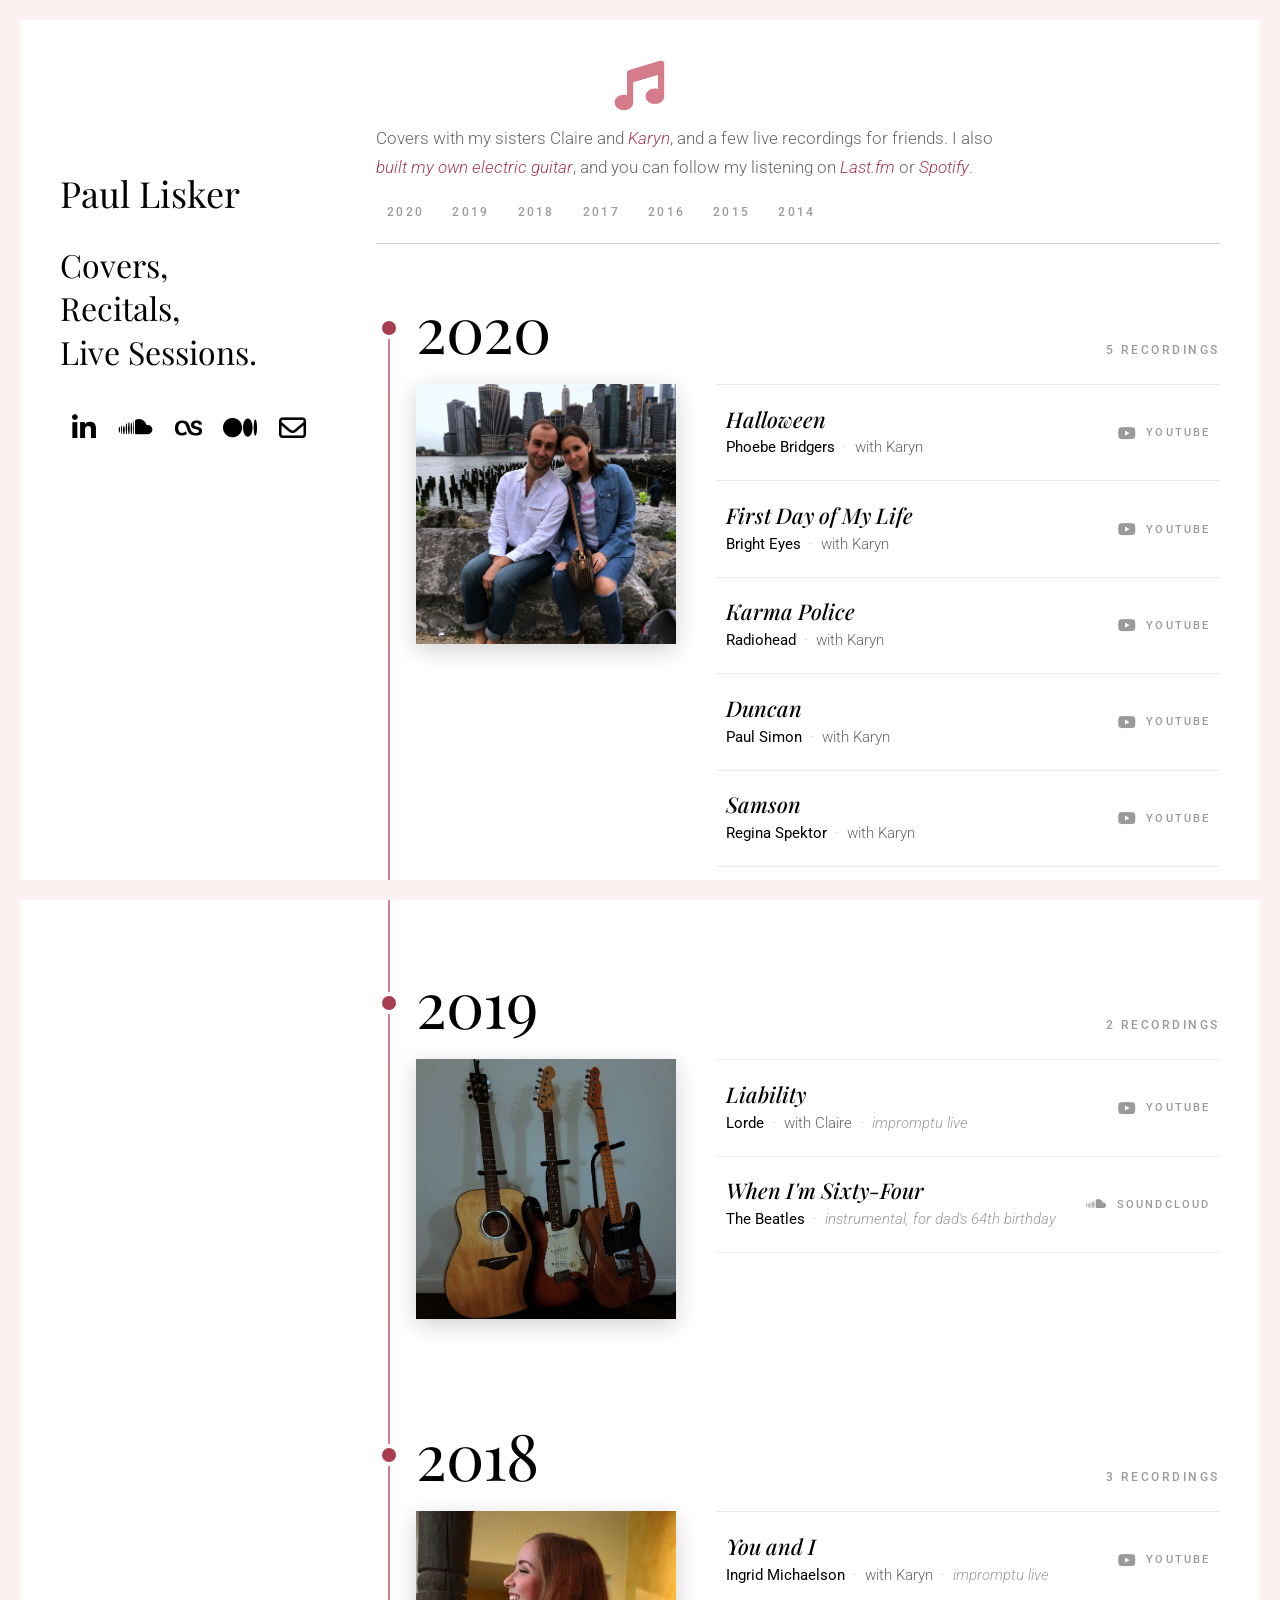
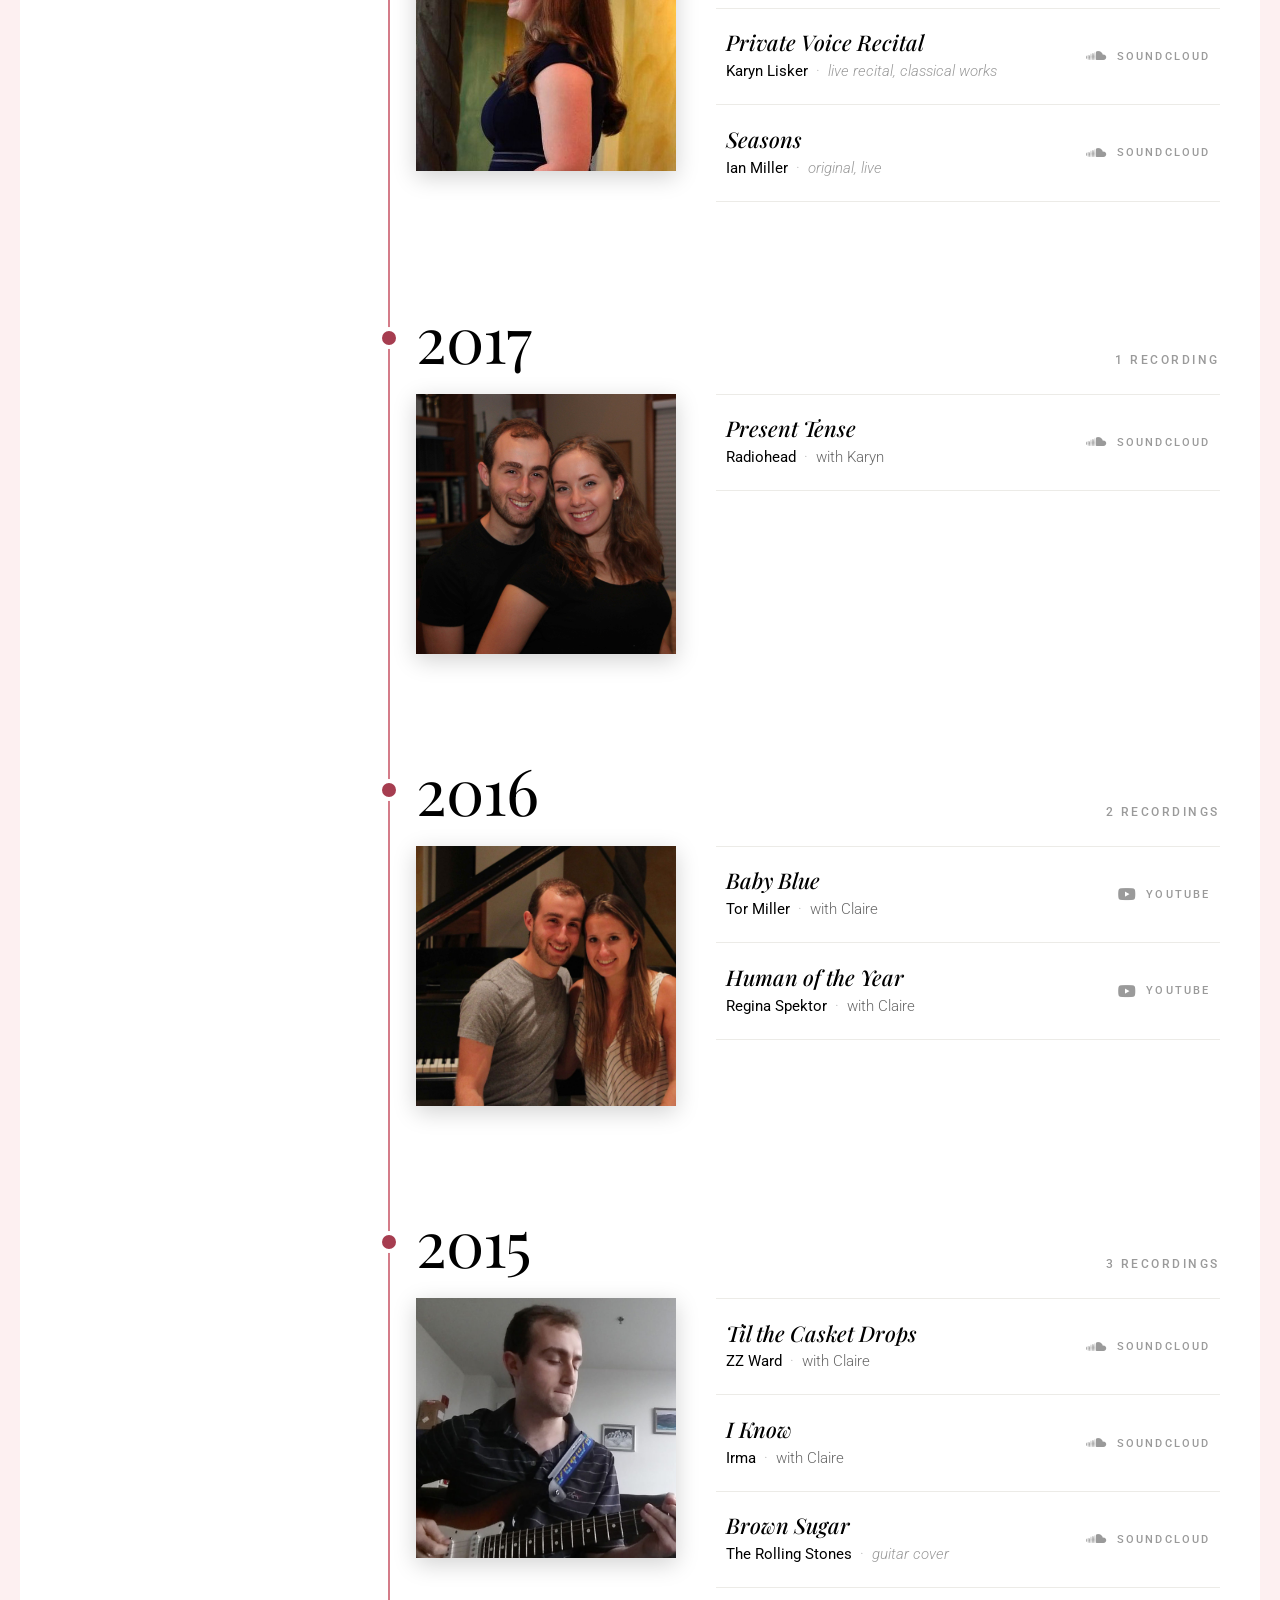
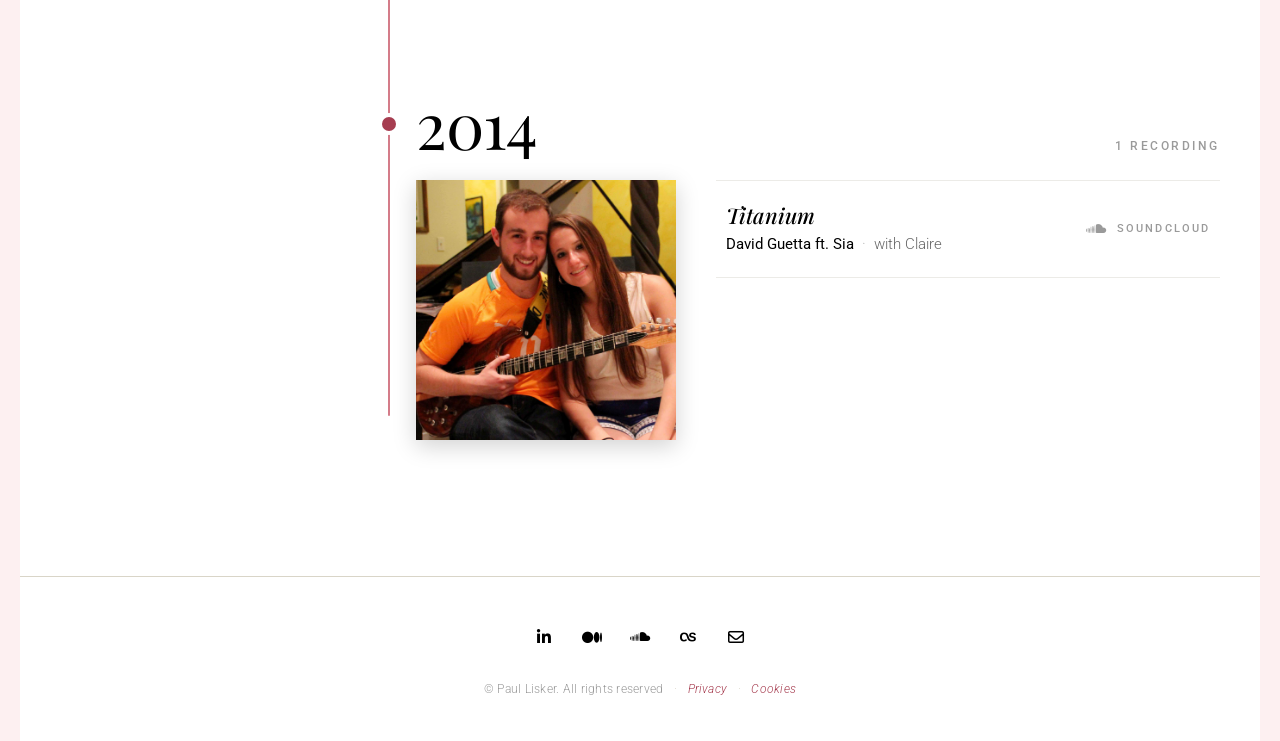
==== commit d7c76786: "add accent-colored timeline line with year dots" ====
--- a/index.html
+++ b/index.html
@@ -103,6 +103,7 @@
                 <a href="#y2014">2014</a>
             </nav>
 
+            <div class="timeline">
             <section class="year-group" id="y2020">
                 <header class="year-head">
                     <h2>2020</h2>
@@ -337,6 +338,7 @@
                     </ol>
                 </div>
             </section>
+            </div>
         </main>
     </div>
 
--- a/assets/css/main.css
+++ b/assets/css/main.css
@@ -2,17 +2,17 @@
 
 :root {
     --bg: #ffffff;
-    --bg-tint: #fdf4df;
+    --bg-tint: #f9ebe9;
     --bg-tile: #f4ecd9;
-    --mat: #fef7ec;
+    --mat: #fdf0f1;
     --ink: #000000;
     --body: #676767;
     --muted: #9a9a9a;
     --hairline: #ecebe7;
     --hairline-strong: #d9d5c8;
-    --accent: #f7c873;
-    --accent-text: #dfa13a;
-    --accent-hover: #b57917;
+    --accent: #d47c89;
+    --accent-text: #a63d50;
+    --accent-hover: #7a1e2e;
     --serif: "Playfair Display", Times, serif;
     --sans: "Roboto", Arial, sans-serif;
     --maxw: 1180px;
@@ -270,17 +270,67 @@
     background: var(--bg-tint);
 }
 
+/* Timeline — vertical accent line with year dots, mirroring the seven-year arc */
+.timeline {
+    position: relative;
+    padding-left: 1.75rem;
+}
+
+.timeline::before {
+    content: "";
+    position: absolute;
+    left: 0.5rem;
+    top: 1.5rem;
+    bottom: 1.5rem;
+    width: 2px;
+    background: var(--accent);
+    border-radius: 1px;
+}
+
+@media (min-width: 720px) {
+    .timeline {
+        padding-left: 2.5rem;
+    }
+
+    .timeline::before {
+        left: 0.75rem;
+    }
+}
+
 .year-group {
+    position: relative;
     margin: 0 0 3.5rem;
     scroll-margin-top: 2rem;
 }
 
 .year-group + .year-group {
-    border-top: 1px solid var(--hairline-strong);
     padding-top: 3rem;
 }
 
+.year-head::before {
+    content: "";
+    position: absolute;
+    left: -1.25rem;
+    top: 50%;
+    width: 12px;
+    height: 12px;
+    transform: translate(-50%, -50%);
+    border-radius: 50%;
+    background: var(--accent-text);
+    box-shadow: 0 0 0 4px var(--bg);
+    z-index: 2;
+}
+
+@media (min-width: 720px) {
+    .year-head::before {
+        left: calc(-1.75rem + 1px);
+        width: 14px;
+        height: 14px;
+    }
+}
+
 .year-head {
+    position: relative;
     display: flex;
     align-items: baseline;
     justify-content: space-between;
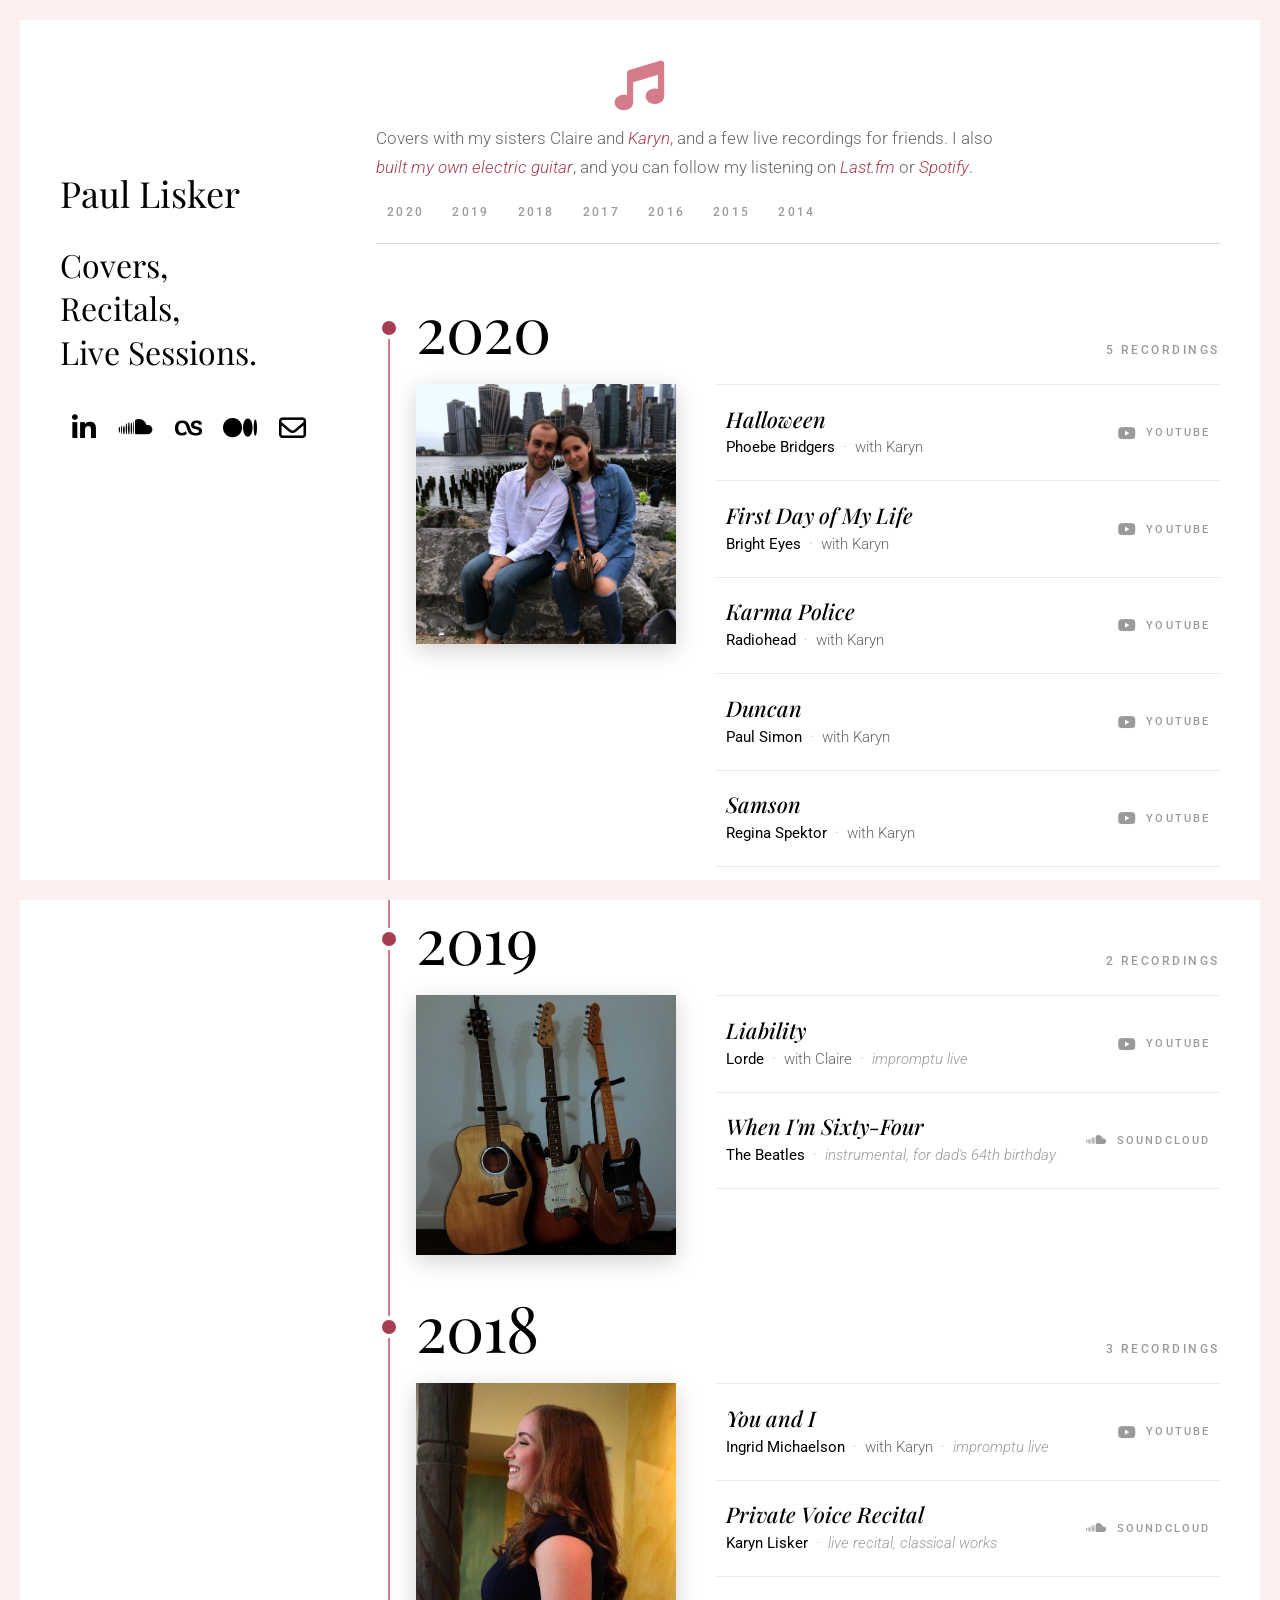
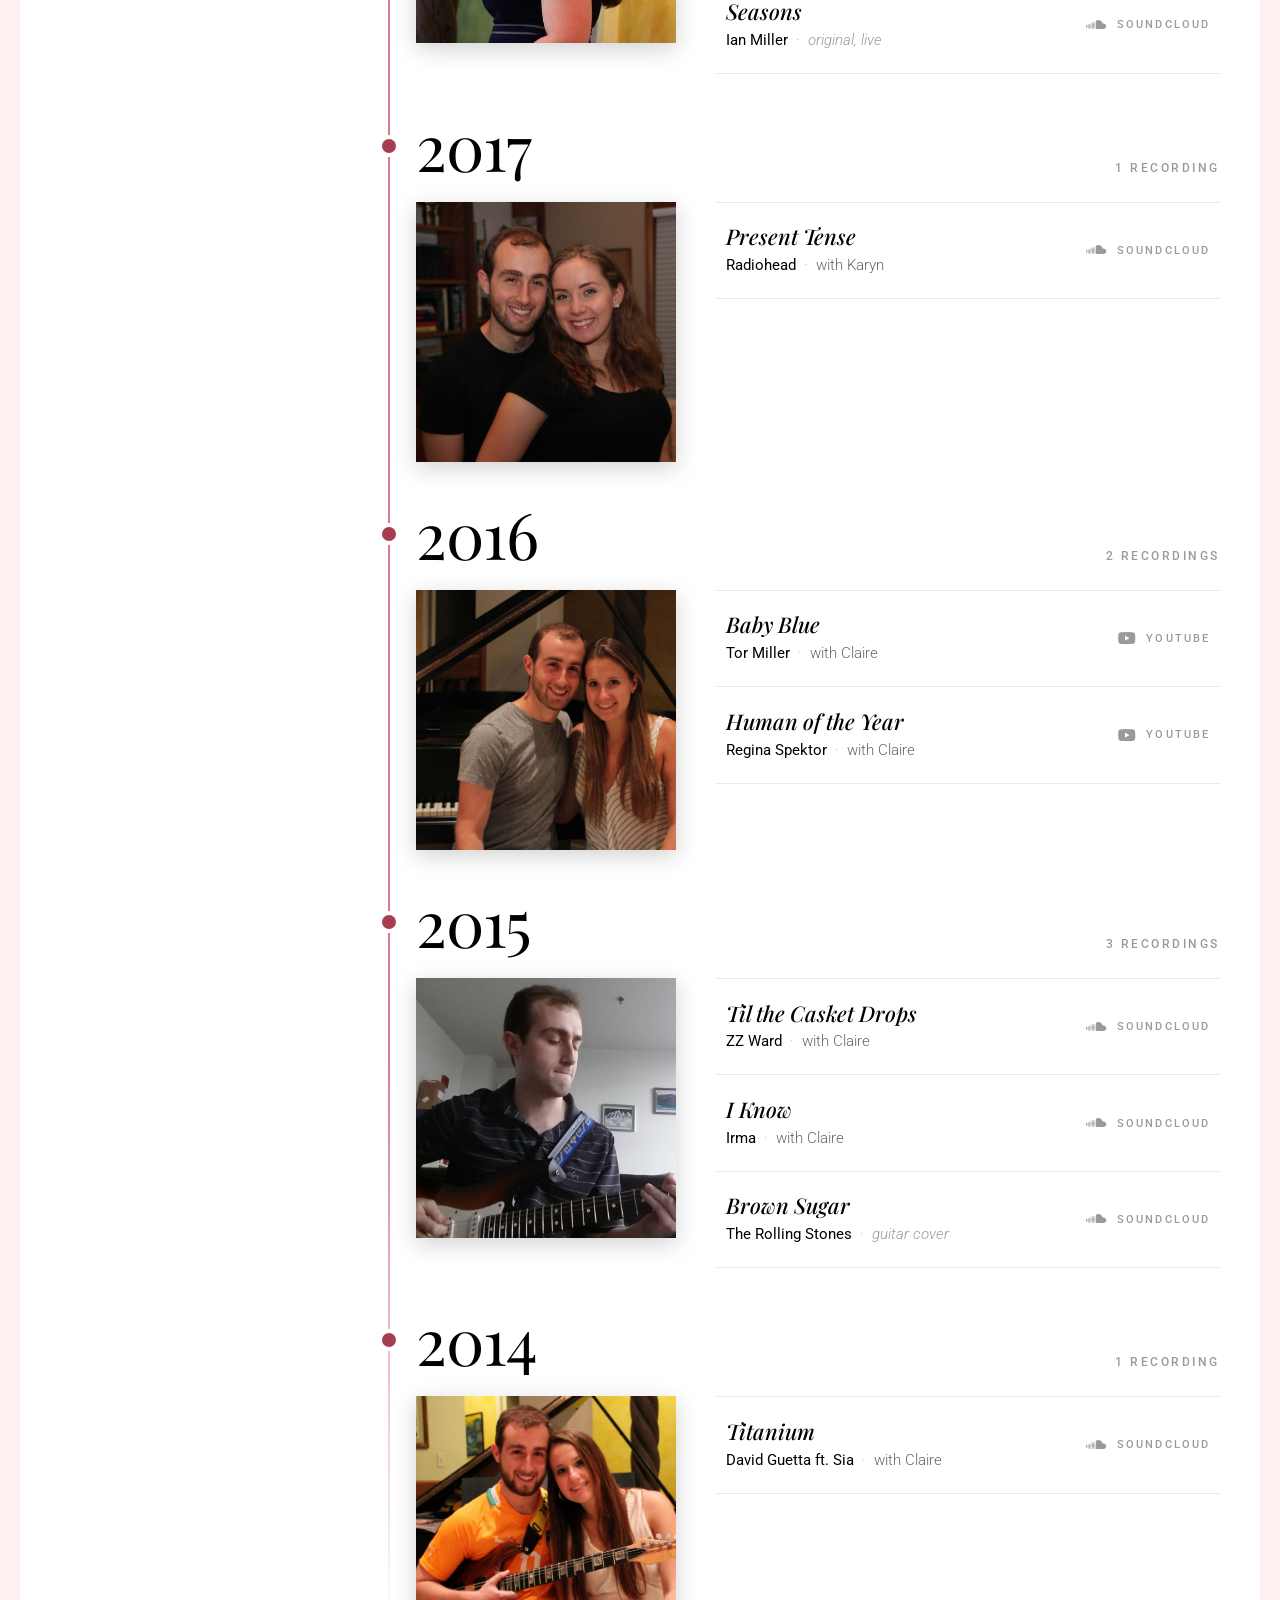
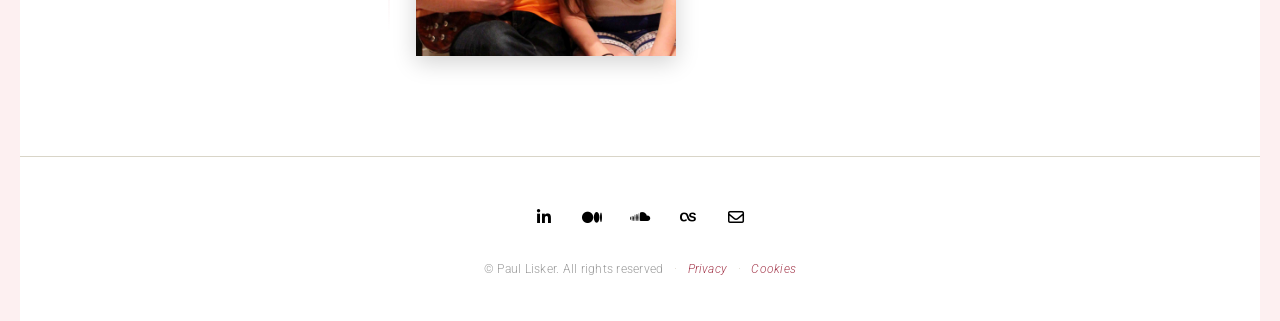
==== commit c4445f6c: "Declare Paul Lisker · Music site name via OG, application-name, and Person/WebSite schema" ====
--- a/index.html
+++ b/index.html
@@ -21,6 +21,7 @@
     <link rel="canonical" href="https://music.lisker.me/" />
     <!-- Open Graph -->
     <meta property="og:type" content="website" />
+    <meta property="og:site_name" content="Paul Lisker · Music" />
     <meta property="og:url" content="https://music.lisker.me/" />
     <meta property="og:title" content="Paul Lisker | Music" />
     <meta property="og:description"
@@ -50,6 +51,34 @@
     <meta name="msapplication-TileColor" content="#da532c">
     <meta name="msapplication-config" content="/favicons/browserconfig.xml">
     <meta name="theme-color" content="#ffffff">
+    <meta name="application-name" content="Paul Lisker · Music" />
+    <script type="application/ld+json">
+        {
+          "@context": "https://schema.org",
+          "@type": "WebSite",
+          "name": "Paul Lisker · Music",
+          "alternateName": "Paul Lisker | Music",
+          "url": "https://music.lisker.me/"
+        }
+      </script>
+    <script type="application/ld+json">
+        {
+          "@context": "https://schema.org",
+          "@type": "Person",
+          "name": "Paul Lisker",
+          "url": "https://music.lisker.me/",
+          "jobTitle": "Software Engineer",
+          "sameAs": [
+            "https://www.linkedin.com/in/paullisker/",
+            "https://www.instagram.com/paullisker/",
+            "https://letterboxd.com/plisker/",
+            "https://github.com/plisker/",
+            "https://soundcloud.com/paul-lisker",
+            "https://www.last.fm/user/paullisker",
+            "https://medium.com/@paullisker"
+          ]
+        }
+      </script>
 </head>
 
 <body>
--- a/assets/css/main.css
+++ b/assets/css/main.css
@@ -283,7 +283,7 @@
     top: 1.5rem;
     bottom: 1.5rem;
     width: 2px;
-    background: var(--accent);
+    background: linear-gradient(to bottom, var(--accent) 0%, var(--accent) 80%, transparent 100%);
     border-radius: 1px;
 }
 
@@ -299,12 +299,12 @@
 
 .year-group {
     position: relative;
-    margin: 0 0 3.5rem;
+    margin: 0 0 1.25rem;
     scroll-margin-top: 2rem;
 }
 
 .year-group + .year-group {
-    padding-top: 3rem;
+    padding-top: 1.25rem;
 }
 
 .year-head::before {
